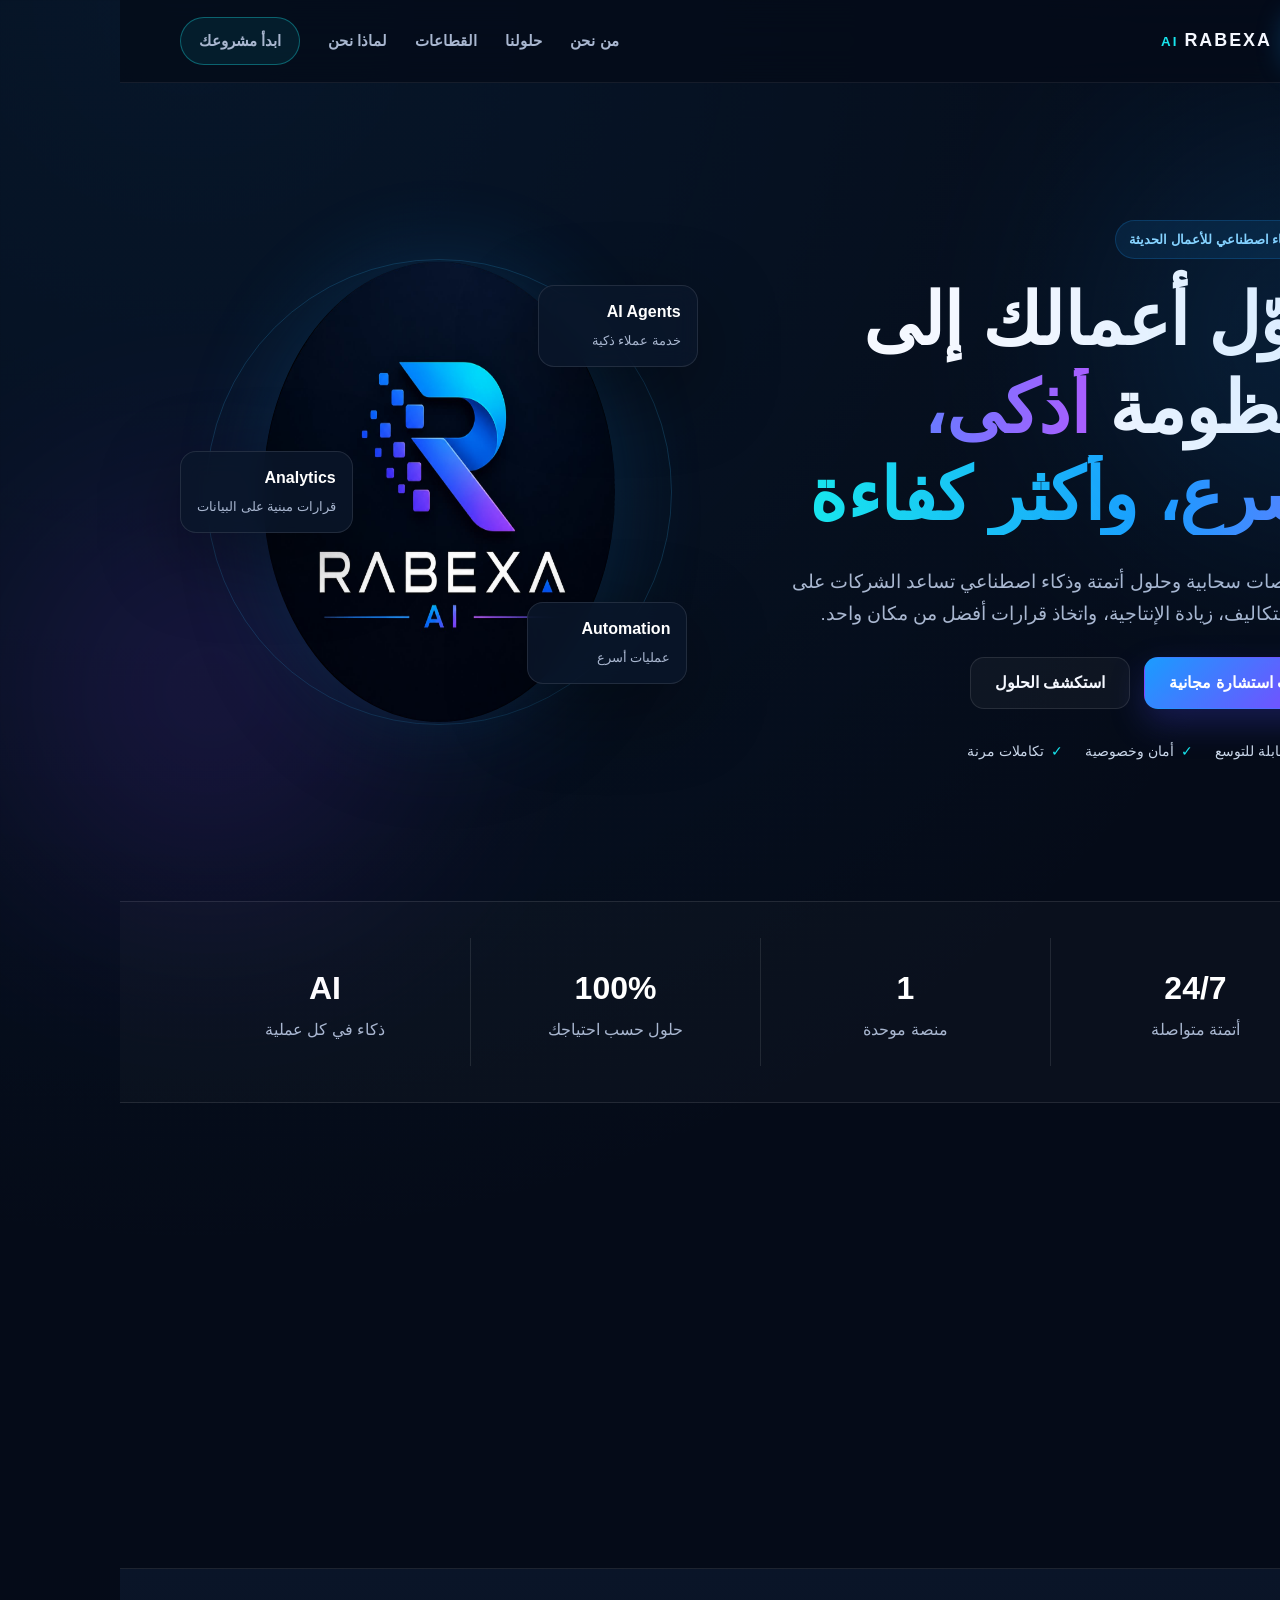
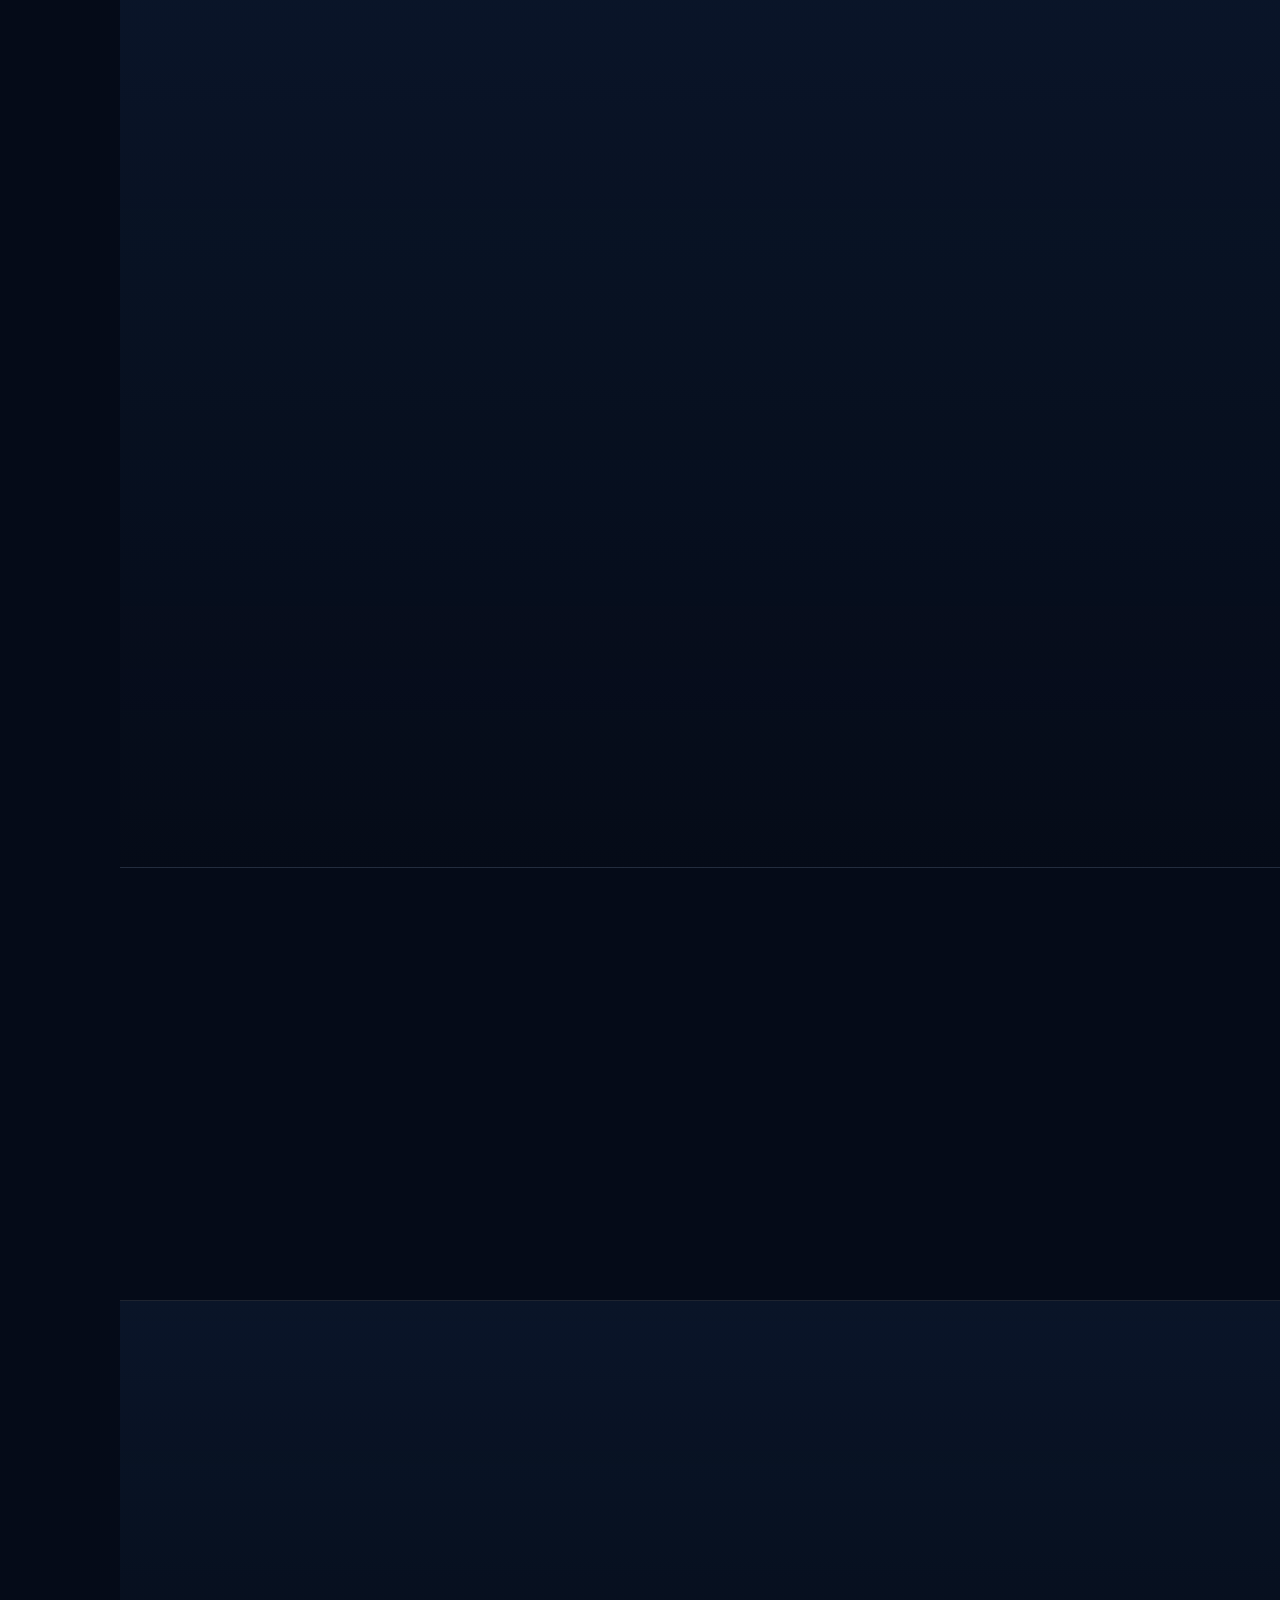
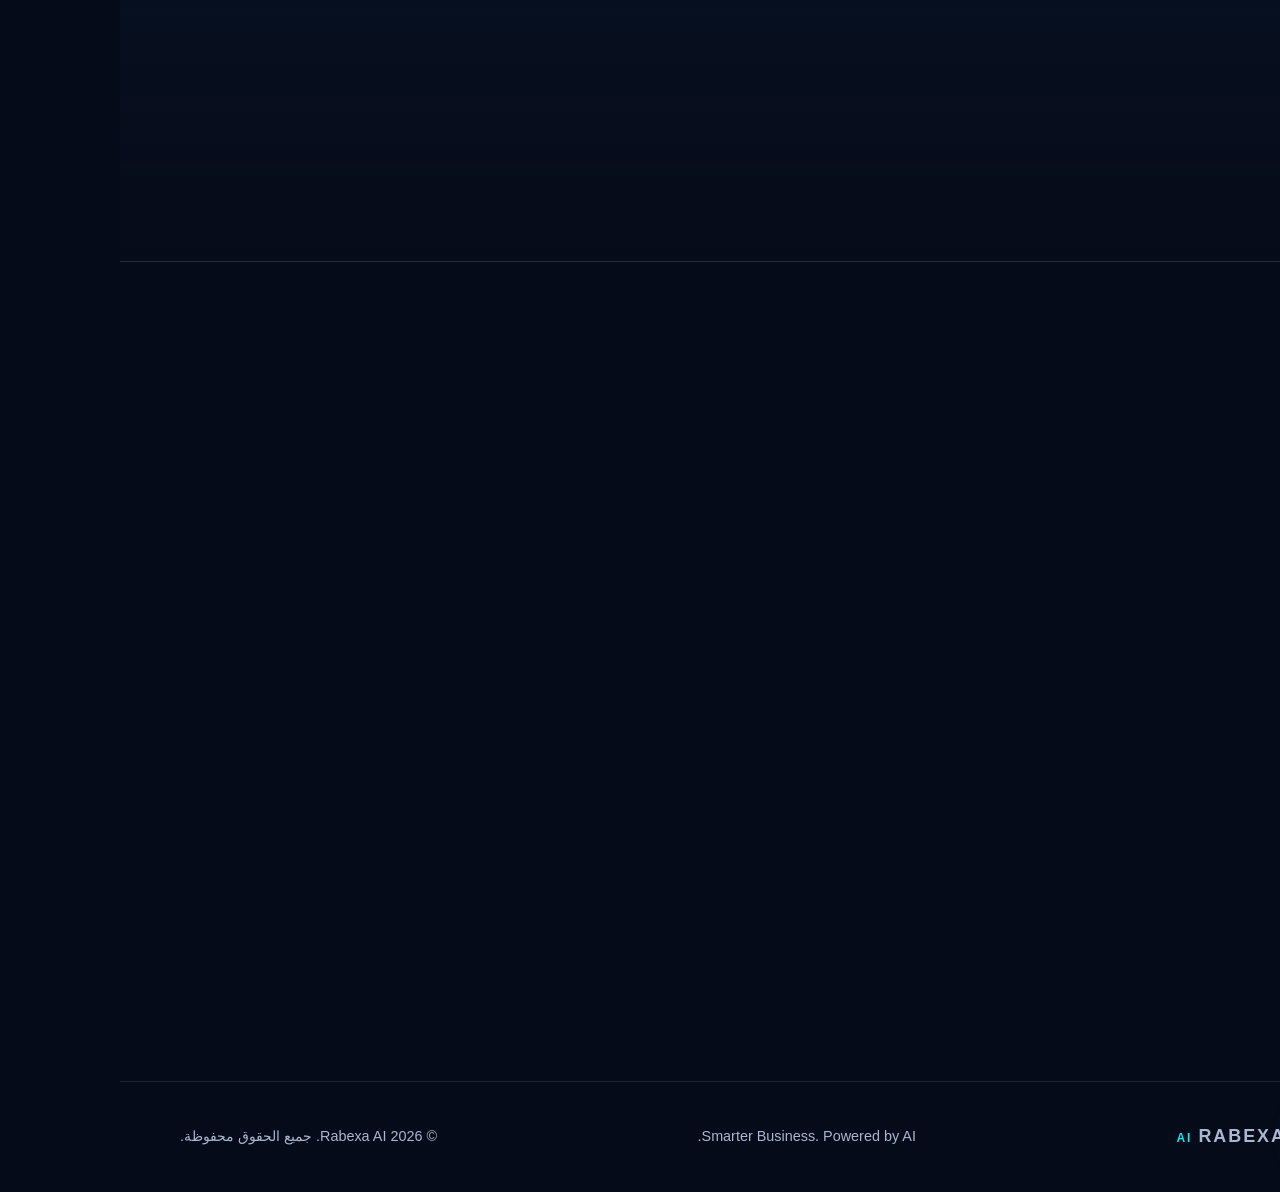
==== index.html @ 80b9c5dc "Initial commit: Rabexa AI website" ====
<!doctype html>
<html lang="ar" dir="rtl">
<head>
  <meta charset="utf-8">
  <meta name="viewport" content="width=device-width, initial-scale=1">
  <meta name="description" content="Rabexa AI تقدم حلول الذكاء الاصطناعي والأتمتة والبرمجيات السحابية للشركات.">
  <meta name="theme-color" content="#071225">
  <meta name="referrer" content="strict-origin-when-cross-origin">
  <meta http-equiv="Content-Security-Policy" content="default-src 'self'; img-src 'self' data:; style-src 'self'; script-src 'self'; font-src 'self'; connect-src 'self'; base-uri 'self'; form-action 'self'; frame-ancestors 'none'; object-src 'none'; upgrade-insecure-requests">
  <title>Rabexa AI | Smarter Business. Powered by AI.</title>
  <link rel="icon" href="assets/rabexa-logo.jpeg" type="image/jpeg">
  <link rel="stylesheet" href="styles.css">
  <script src="script.js" defer></script>
</head>
<body>
  <a class="skip-link" href="#main">انتقل إلى المحتوى</a>

  <header class="site-header" id="top">
    <div class="container nav-wrap">
      <a class="brand" href="#top" aria-label="Rabexa AI الصفحة الرئيسية">
        <img src="assets/rabexa-logo.jpeg" alt="شعار Rabexa AI" width="56" height="56">
        <span><strong>RABEXA</strong><small>AI</small></span>
      </a>

      <button class="menu-toggle" type="button" aria-expanded="false" aria-controls="primary-nav" aria-label="فتح القائمة">
        <span></span><span></span><span></span>
      </button>

      <nav id="primary-nav" class="nav" aria-label="التنقل الرئيسي">
        <a href="#about">من نحن</a>
        <a href="#services">حلولنا</a>
        <a href="#industries">القطاعات</a>
        <a href="#why-us">لماذا نحن</a>
        <a class="nav-cta" href="#contact">ابدأ مشروعك</a>
      </nav>
    </div>
  </header>

  <main id="main">
    <section class="hero section">
      <div class="hero-glow hero-glow-one"></div>
      <div class="hero-glow hero-glow-two"></div>
      <div class="container hero-grid">
        <div class="hero-content reveal">
          <span class="eyebrow">حلول ذكاء اصطناعي للأعمال الحديثة</span>
          <h1>حوّل أعمالك إلى منظومة <span>أذكى، أسرع، وأكثر كفاءة</span></h1>
          <p>نبني منصات سحابية وحلول أتمتة وذكاء اصطناعي تساعد الشركات على خفض التكاليف، زيادة الإنتاجية، واتخاذ قرارات أفضل من مكان واحد.</p>
          <div class="hero-actions">
            <a class="btn btn-primary" href="#contact">اطلب استشارة مجانية</a>
            <a class="btn btn-secondary" href="#services">استكشف الحلول</a>
          </div>
          <div class="trust-row" aria-label="مزايا Rabexa AI">
            <span>حلول قابلة للتوسع</span>
            <span>أمان وخصوصية</span>
            <span>تكاملات مرنة</span>
          </div>
        </div>

        <div class="hero-visual reveal" aria-label="منصة Rabexa AI الذكية">
          <div class="logo-orbit">
            <div class="orbit orbit-one"></div>
            <div class="orbit orbit-two"></div>
            <img src="assets/rabexa-logo.jpeg" alt="Rabexa AI" width="460" height="460">
            <div class="floating-card card-one"><strong>AI Agents</strong><span>خدمة عملاء ذكية</span></div>
            <div class="floating-card card-two"><strong>Automation</strong><span>عمليات أسرع</span></div>
            <div class="floating-card card-three"><strong>Analytics</strong><span>قرارات مبنية على البيانات</span></div>
          </div>
        </div>
      </div>
    </section>

    <section class="stats section-sm" aria-label="إحصاءات توضيحية">
      <div class="container stats-grid">
        <article><strong>24/7</strong><span>أتمتة متواصلة</span></article>
        <article><strong>1</strong><span>منصة موحدة</span></article>
        <article><strong>100%</strong><span>حلول حسب احتياجك</span></article>
        <article><strong>AI</strong><span>ذكاء في كل عملية</span></article>
      </div>
    </section>

    <section class="section" id="about">
      <div class="container two-col">
        <div class="section-heading reveal">
          <span class="eyebrow">من نحن</span>
          <h2>شريكك في التحول الرقمي المدعوم بالذكاء الاصطناعي</h2>
        </div>
        <div class="prose reveal">
          <p>Rabexa AI شركة متخصصة في تطوير حلول الذكاء الاصطناعي والبرمجيات السحابية. نساعد الشركات على تحويل العمليات التقليدية إلى تجارب رقمية مترابطة، سهلة الاستخدام، وقابلة للتوسع.</p>
          <p>هدفنا هو تمكين فرق العمل من إدارة الموظفين، المشاريع، العملاء، الفواتير، والتقارير بكفاءة أعلى، مع دمج الأتمتة والمساعدين الأذكياء في صميم العمل اليومي.</p>
        </div>
      </div>
    </section>

    <section class="section surface" id="services">
      <div class="container">
        <div class="section-heading centered reveal">
          <span class="eyebrow">حلولنا</span>
          <h2>منصة متكاملة لإدارة أعمالك بذكاء</h2>
          <p>حلول مرنة يمكن اعتمادها بشكل مستقل أو دمجها في منظومة موحدة.</p>
        </div>
        <div class="cards-grid">
          <article class="service-card reveal"><span class="icon">01</span><h3>الموارد البشرية</h3><p>إدارة الموظفين، الإجازات، الحضور والانصراف، ساعات العمل، والجداول.</p></article>
          <article class="service-card reveal"><span class="icon">02</span><h3>المشاريع والمواقع</h3><p>متابعة المشاريع والفرق الميدانية والمهام ونسب الإنجاز لحظيًا.</p></article>
          <article class="service-card reveal"><span class="icon">03</span><h3>إدارة العملاء CRM</h3><p>تنظيم العملاء المحتملين، المبيعات، العقود، المتابعة، وخدمة ما بعد البيع.</p></article>
          <article class="service-card reveal"><span class="icon">04</span><h3>الفواتير والتقارير</h3><p>فواتير رقمية، مؤشرات أداء، تقارير متقدمة، ولوحات تحكم تفاعلية.</p></article>
          <article class="service-card reveal"><span class="icon">05</span><h3>WhatsApp للأعمال</h3><p>ربط WhatsApp بالأنظمة الداخلية لتسريع التواصل والردود والإشعارات.</p></article>
          <article class="service-card reveal"><span class="icon">06</span><h3>AI Agents</h3><p>مساعدون أذكياء لخدمة العملاء، إدارة الطلبات، وتنفيذ المهام المتكررة.</p></article>
        </div>
      </div>
    </section>

    <section class="section" id="industries">
      <div class="container">
        <div class="section-heading reveal">
          <span class="eyebrow">القطاعات</span>
          <h2>حلول مصممة لواقع أعمالك</h2>
        </div>
        <div class="industry-list reveal">
          <span>البناء والمقاولات</span><span>الموارد البشرية</span><span>الخدمات</span><span>الصناعة</span><span>التجارة والتجزئة</span><span>الشركات الصغيرة والمتوسطة</span>
        </div>
      </div>
    </section>

    <section class="section surface" id="why-us">
      <div class="container feature-grid">
        <div class="section-heading reveal">
          <span class="eyebrow">لماذا Rabexa AI؟</span>
          <h2>تقنية قوية دون تعقيد</h2>
          <p>نركز على بناء حلول عملية، واضحة، وآمنة تحقق أثرًا ملموسًا في التشغيل.</p>
        </div>
        <div class="features reveal">
          <article><h3>منصة واحدة</h3><p>إدارة عملياتك وبياناتك من واجهة موحدة بدل الأدوات المتفرقة.</p></article>
          <article><h3>قابلية التوسع</h3><p>بنية مرنة تنمو مع شركتك وتتكامل مع أنظمتك الحالية.</p></article>
          <article><h3>الأمان أولًا</h3><p>تصميم يعتمد أقل صلاحيات ممكنة، تشفير الاتصال، وضوابط وصول واضحة.</p></article>
          <article><h3>تطوير مخصص</h3><p>نحوّل احتياجاتك الفعلية إلى منتج يناسب إجراءات عملك.</p></article>
        </div>
      </div>
    </section>

    <section class="section contact" id="contact">
      <div class="container contact-card reveal">
        <div>
          <span class="eyebrow">لنبدأ</span>
          <h2>جاهز لبناء نظام أذكى لأعمالك؟</h2>
          <p>أرسل لنا تفاصيل المشروع وسنتواصل معك لمناقشة الحل الأنسب.</p>
        </div>
        <form id="contact-form" class="contact-form" novalidate>
          <div class="field-row">
            <label>الاسم الكامل<input name="name" type="text" autocomplete="name" minlength="2" maxlength="80" required></label>
            <label>البريد الإلكتروني<input name="email" type="email" autocomplete="email" maxlength="120" required></label>
          </div>
          <label>اسم الشركة<input name="company" type="text" autocomplete="organization" maxlength="120"></label>
          <label>كيف يمكننا مساعدتك؟<textarea name="message" rows="5" minlength="10" maxlength="1500" required></textarea></label>
          <div class="form-footer">
            <button class="btn btn-primary" type="submit">إرسال الطلب</button>
            <p id="form-status" role="status" aria-live="polite"></p>
          </div>
          <p class="form-note">هذا النموذج التجريبي لا يرسل البيانات إلى خادم. اربطه لاحقًا بخدمة آمنة أو API خاص بك.</p>
        </form>
      </div>
    </section>
  </main>

  <footer class="site-footer">
    <div class="container footer-grid">
      <div class="brand footer-brand"><img src="assets/rabexa-logo.jpeg" alt="" width="48" height="48"><span><strong>RABEXA</strong><small>AI</small></span></div>
      <p>Smarter Business. Powered by AI.</p>
      <p>© <span id="year"></span> Rabexa AI. جميع الحقوق محفوظة.</p>
    </div>
  </footer>
</body>
</html>
---- styles.css ----
:root{--bg:#050b18;--bg-2:#081326;--surface:#0b172c;--surface-2:#101f39;--text:#f5f8ff;--muted:#a9b7d0;--line:rgba(255,255,255,.1);--blue:#1a9cff;--cyan:#18e5ed;--violet:#8b3dff;--shadow:0 24px 80px rgba(0,0,0,.38);--radius:24px}
*{box-sizing:border-box}html{scroll-behavior:smooth}body{margin:0;background:radial-gradient(circle at 15% 0%,rgba(26,156,255,.08),transparent 28%),var(--bg);color:var(--text);font-family:Tahoma,Arial,sans-serif;line-height:1.75;overflow-x:hidden}img{max-width:100%;display:block}a{color:inherit;text-decoration:none}button,input,textarea{font:inherit}.container{width:min(1160px,calc(100% - 40px));margin-inline:auto}.section{padding:110px 0}.section-sm{padding:36px 0}.surface{background:linear-gradient(180deg,rgba(11,23,44,.82),rgba(5,11,24,.65));border-block:1px solid var(--line)}.skip-link{position:absolute;right:16px;top:-60px;background:#fff;color:#000;padding:10px 16px;z-index:999;border-radius:8px}.skip-link:focus{top:12px}.site-header{position:sticky;top:0;z-index:100;background:rgba(5,11,24,.76);backdrop-filter:blur(18px);border-bottom:1px solid rgba(255,255,255,.07)}.nav-wrap{height:82px;display:flex;align-items:center;justify-content:space-between}.brand{display:flex;align-items:center;gap:12px}.brand img{border-radius:15px;box-shadow:0 0 28px rgba(26,156,255,.25)}.brand span{display:flex;align-items:baseline;gap:6px;letter-spacing:2px}.brand strong{font-size:1.12rem}.brand small{color:var(--cyan);font-weight:800}.nav{display:flex;align-items:center;gap:28px}.nav a{color:var(--muted);font-weight:700;font-size:.95rem;transition:.25s}.nav a:hover,.nav a:focus-visible{color:#fff}.nav-cta{padding:10px 18px;border:1px solid rgba(24,229,237,.35);border-radius:999px;background:rgba(24,229,237,.08)}.menu-toggle{display:none;background:none;border:0;padding:8px}.menu-toggle span{display:block;width:26px;height:2px;background:#fff;margin:5px;border-radius:2px}.hero{position:relative;min-height:calc(100vh - 82px);display:flex;align-items:center}.hero-grid{display:grid;grid-template-columns:1.05fr .95fr;gap:70px;align-items:center}.eyebrow{display:inline-flex;padding:7px 13px;border-radius:999px;background:rgba(26,156,255,.1);border:1px solid rgba(26,156,255,.2);color:#8ed7ff;font-weight:800;font-size:.84rem;margin-bottom:18px}.hero h1,.section-heading h2{margin:0;line-height:1.22;letter-spacing:-.6px}.hero h1{font-size:clamp(2.6rem,5.6vw,5.4rem);max-width:760px}.hero h1 span{background:linear-gradient(90deg,var(--cyan),var(--blue),#b05cff);-webkit-background-clip:text;background-clip:text;color:transparent}.hero-content>p{color:var(--muted);font-size:1.16rem;max-width:690px;margin:26px 0}.hero-actions{display:flex;gap:14px;flex-wrap:wrap}.btn{display:inline-flex;align-items:center;justify-content:center;min-height:52px;padding:0 24px;border-radius:14px;border:1px solid transparent;font-weight:800;cursor:pointer;transition:.25s}.btn-primary{background:linear-gradient(135deg,var(--blue),var(--violet));color:#fff;box-shadow:0 14px 34px rgba(75,74,255,.25)}.btn-primary:hover{transform:translateY(-2px);filter:brightness(1.08)}.btn-secondary{border-color:var(--line);background:rgba(255,255,255,.04)}.btn-secondary:hover{background:rgba(255,255,255,.08)}.trust-row{display:flex;gap:22px;flex-wrap:wrap;margin-top:30px;color:#c9d6e9;font-size:.9rem}.trust-row span::before{content:'✓';color:var(--cyan);margin-left:7px}.hero-visual{position:relative}.logo-orbit{position:relative;aspect-ratio:1;display:grid;place-items:center}.logo-orbit>img{width:68%;border-radius:50%;box-shadow:0 0 90px rgba(26,156,255,.2),var(--shadow);z-index:2}.orbit{position:absolute;border:1px solid rgba(62,190,255,.19);border-radius:50%;inset:5%;animation:spin 24s linear infinite}.orbit-two{inset:16%;border-style:dashed;animation-direction:reverse;animation-duration:17s}.floating-card{position:absolute;z-index:3;background:rgba(10,22,42,.82);backdrop-filter:blur(12px);border:1px solid var(--line);border-radius:16px;padding:12px 16px;box-shadow:var(--shadow);min-width:160px}.floating-card strong{display:block;color:#fff}.floating-card span{font-size:.8rem;color:var(--muted)}.card-one{top:10%;right:0}.card-two{bottom:13%;right:2%}.card-three{left:0;top:42%}.hero-glow{position:absolute;width:420px;height:420px;border-radius:50%;filter:blur(110px);opacity:.13;pointer-events:none}.hero-glow-one{background:var(--blue);top:5%;right:-120px}.hero-glow-two{background:var(--violet);bottom:0;left:-120px}@keyframes spin{to{transform:rotate(360deg)}}.stats{border-block:1px solid var(--line);background:rgba(255,255,255,.02)}.stats-grid{display:grid;grid-template-columns:repeat(4,1fr)}.stats article{text-align:center;padding:22px;border-left:1px solid var(--line)}.stats article:last-child{border-left:0}.stats strong{display:block;font-size:2rem;color:#fff}.stats span{color:var(--muted)}.two-col,.feature-grid{display:grid;grid-template-columns:.9fr 1.1fr;gap:80px;align-items:start}.section-heading h2{font-size:clamp(2rem,4vw,3.7rem)}.section-heading>p,.prose p{color:var(--muted);font-size:1.06rem}.centered{text-align:center;max-width:760px;margin:0 auto 50px}.cards-grid{display:grid;grid-template-columns:repeat(3,1fr);gap:20px}.service-card{padding:28px;background:linear-gradient(180deg,rgba(16,31,57,.9),rgba(9,20,38,.9));border:1px solid var(--line);border-radius:var(--radius);transition:.3s}.service-card:hover{transform:translateY(-6px);border-color:rgba(26,156,255,.35);box-shadow:0 25px 60px rgba(0,0,0,.28)}.service-card .icon{display:grid;place-items:center;width:44px;height:44px;border-radius:13px;background:linear-gradient(135deg,rgba(26,156,255,.18),rgba(139,61,255,.18));color:#8ed7ff;font-weight:900}.service-card h3{margin:20px 0 8px;font-size:1.25rem}.service-card p{margin:0;color:var(--muted)}.industry-list{display:flex;flex-wrap:wrap;gap:14px;margin-top:34px}.industry-list span{padding:14px 20px;border-radius:999px;border:1px solid var(--line);background:rgba(255,255,255,.03);color:#dbe7f7}.features{display:grid;grid-template-columns:1fr 1fr;gap:18px}.features article{padding:24px;border:1px solid var(--line);border-radius:18px;background:rgba(255,255,255,.025)}.features h3{margin:0 0 8px}.features p{margin:0;color:var(--muted)}.contact-card{display:grid;grid-template-columns:.8fr 1.2fr;gap:60px;padding:48px;border-radius:32px;border:1px solid rgba(51,180,255,.25);background:radial-gradient(circle at 0 0,rgba(26,156,255,.16),transparent 35%),linear-gradient(135deg,#0b1830,#0b1325);box-shadow:var(--shadow)}.contact-card h2{font-size:clamp(2rem,4vw,3.4rem);margin:0}.contact-card>div p{color:var(--muted)}.contact-form{display:grid;gap:16px}.field-row{display:grid;grid-template-columns:1fr 1fr;gap:16px}.contact-form label{display:grid;gap:7px;color:#dce7f8;font-weight:700;font-size:.92rem}.contact-form input,.contact-form textarea{width:100%;border:1px solid var(--line);background:rgba(3,9,20,.65);color:#fff;border-radius:12px;padding:13px 14px;outline:none}.contact-form input:focus,.contact-form textarea:focus{border-color:var(--blue);box-shadow:0 0 0 3px rgba(26,156,255,.12)}.contact-form textarea{resize:vertical}.form-footer{display:flex;align-items:center;gap:16px}.form-footer p{margin:0;color:#8ff0c0}.form-note{font-size:.8rem;color:#8191aa;margin:0}.site-footer{padding:28px 0;border-top:1px solid var(--line)}.footer-grid{display:flex;align-items:center;justify-content:space-between;gap:20px;color:var(--muted);font-size:.9rem}.footer-brand img{width:42px;height:42px}.reveal{opacity:0;transform:translateY(24px);transition:opacity .7s ease,transform .7s ease}.reveal.visible{opacity:1;transform:none}
@media (prefers-reduced-motion:reduce){html{scroll-behavior:auto}.orbit{animation:none}.reveal{opacity:1;transform:none;transition:none}.btn,.service-card{transition:none}}
@media (max-width:920px){.menu-toggle{display:block}.nav{position:absolute;top:82px;right:20px;left:20px;display:none;flex-direction:column;align-items:stretch;background:#091426;border:1px solid var(--line);padding:18px;border-radius:18px;box-shadow:var(--shadow)}.nav.open{display:flex}.hero-grid,.two-col,.feature-grid,.contact-card{grid-template-columns:1fr}.hero{padding-top:70px}.hero-content{text-align:center}.hero-content>p{margin-inline:auto}.hero-actions,.trust-row{justify-content:center}.hero-visual{max-width:620px;margin:auto}.cards-grid{grid-template-columns:1fr 1fr}.contact-card{gap:30px}.footer-grid{flex-direction:column;text-align:center}.stats-grid{grid-template-columns:1fr 1fr}.stats article:nth-child(2){border-left:0}.stats article{border-bottom:1px solid var(--line)}}
@media (max-width:620px){.container{width:min(100% - 28px,1160px)}.section{padding:78px 0}.hero h1{font-size:2.7rem}.cards-grid,.features,.field-row{grid-template-columns:1fr}.floating-card{position:relative;margin:10px auto;inset:auto!important;width:max-content}.logo-orbit{display:flex;flex-direction:column;aspect-ratio:auto}.logo-orbit>img{width:82%;margin-bottom:15px}.orbit{display:none}.contact-card{padding:28px 20px}.stats strong{font-size:1.5rem}}
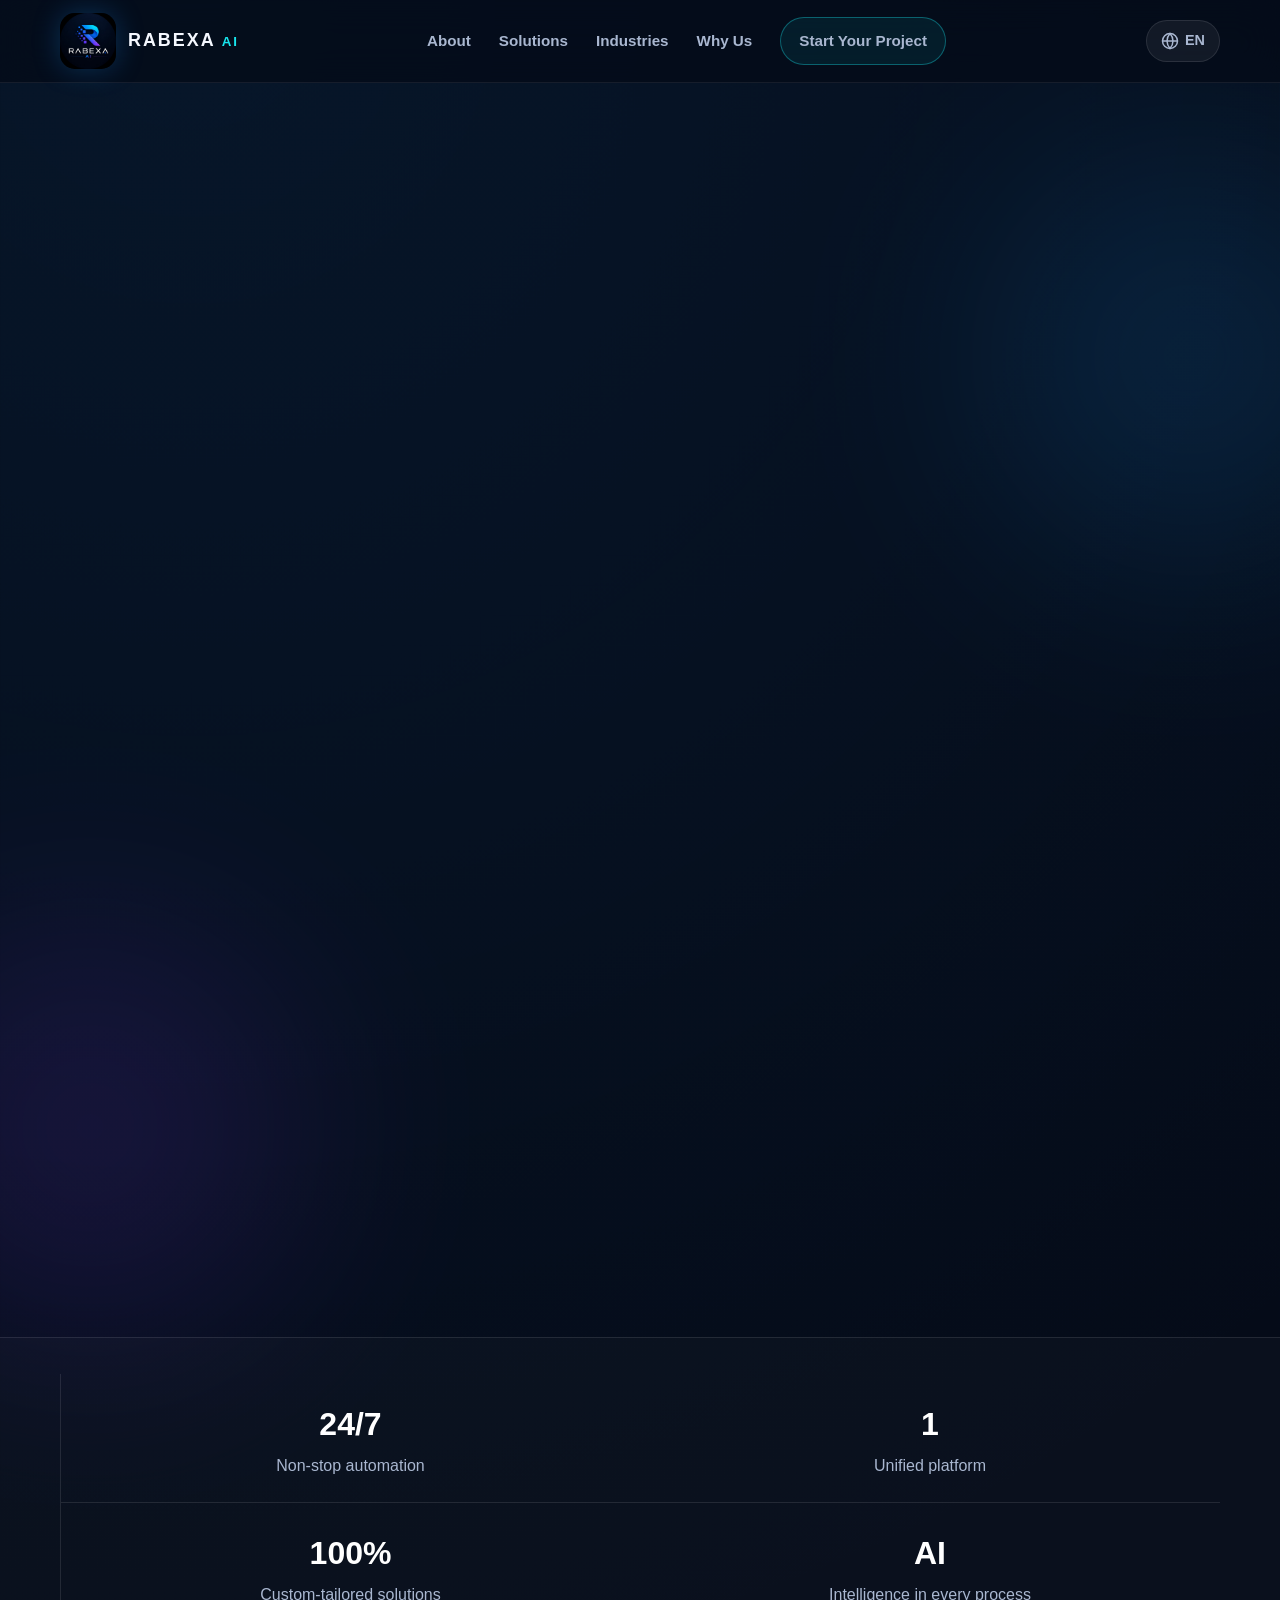
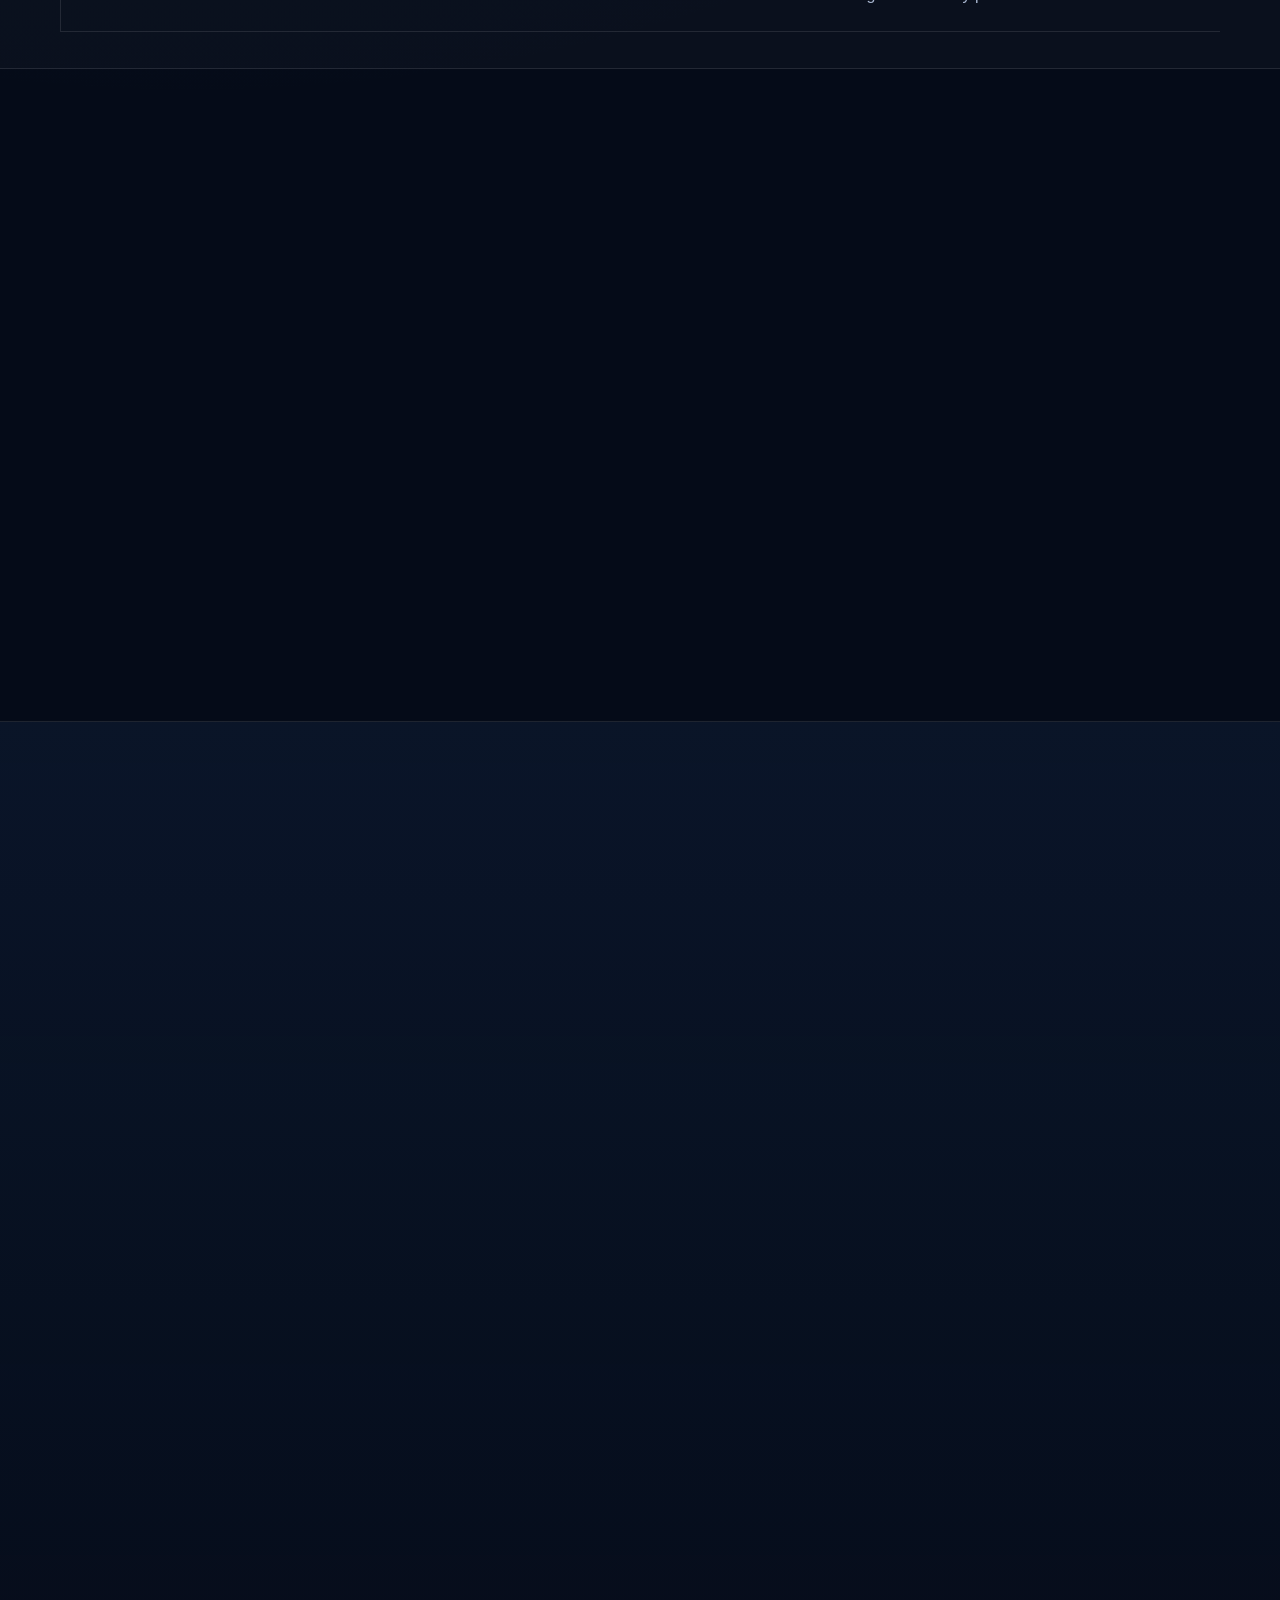
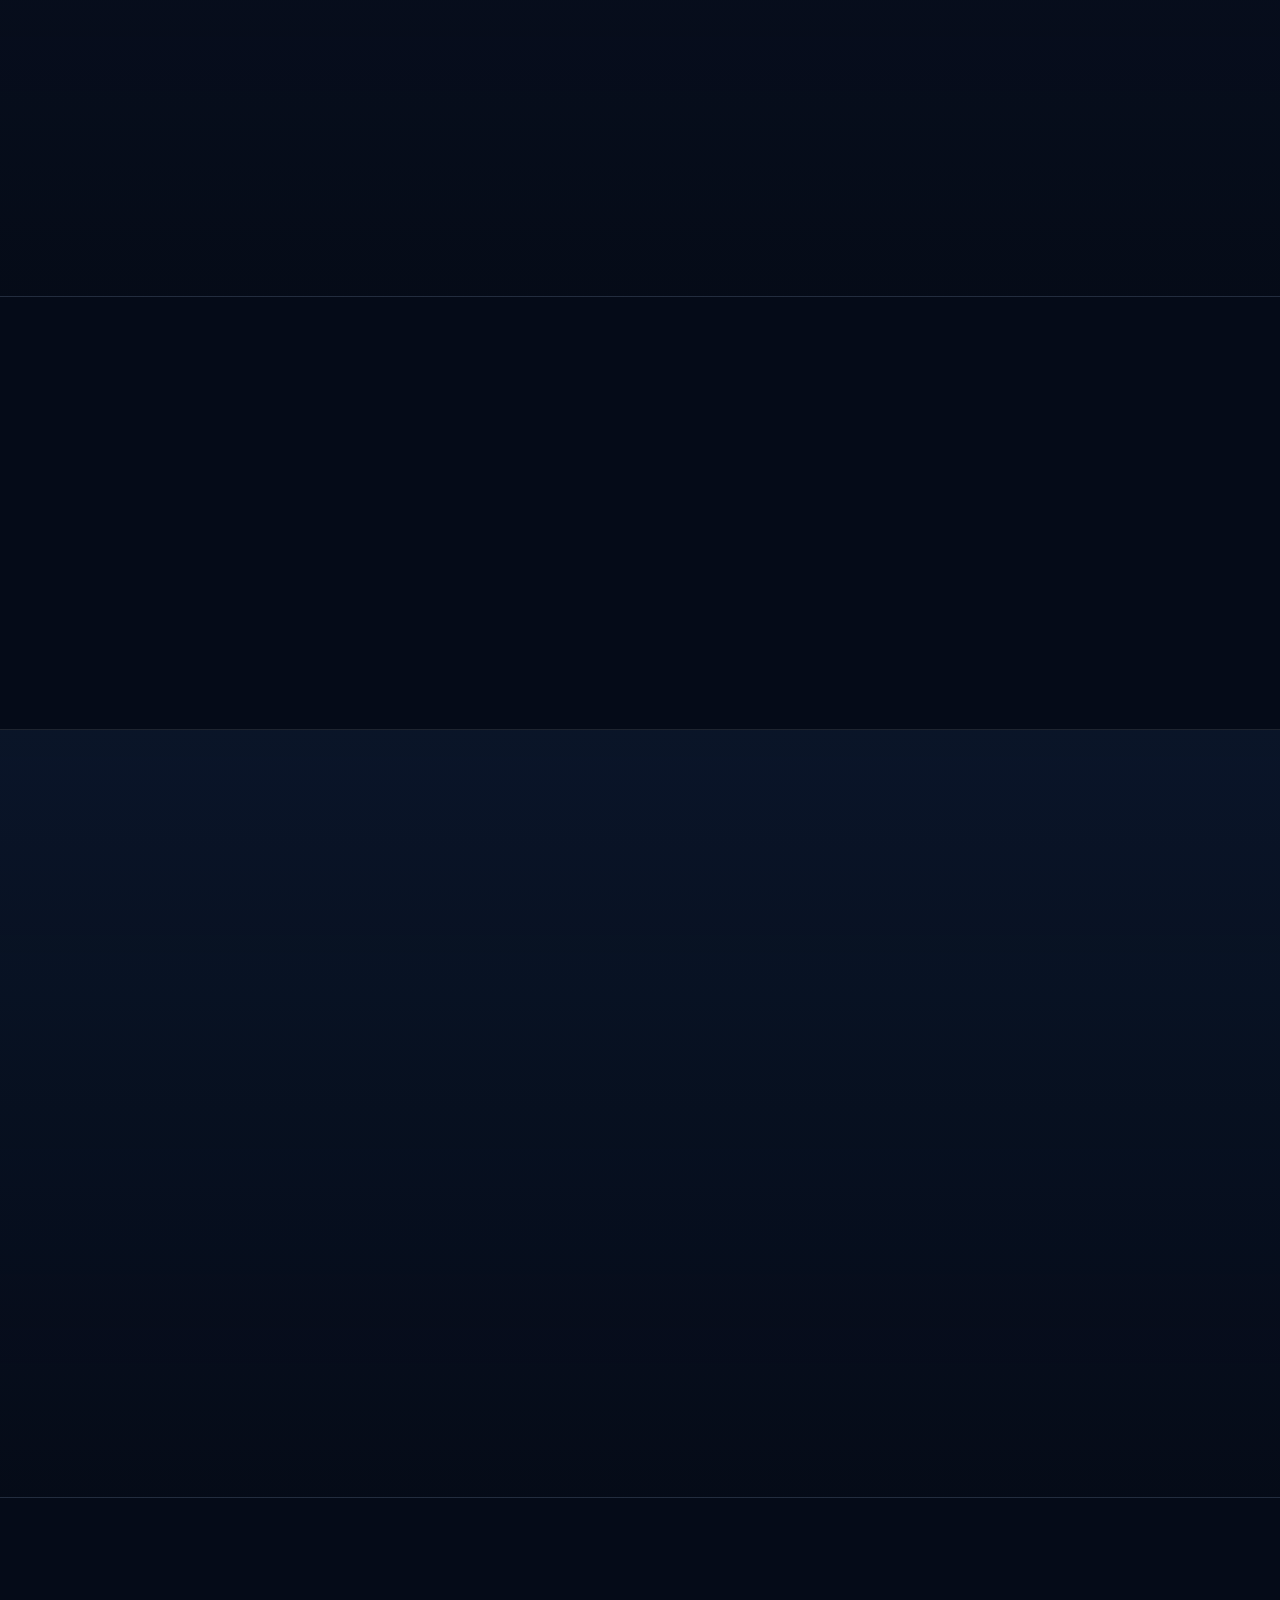
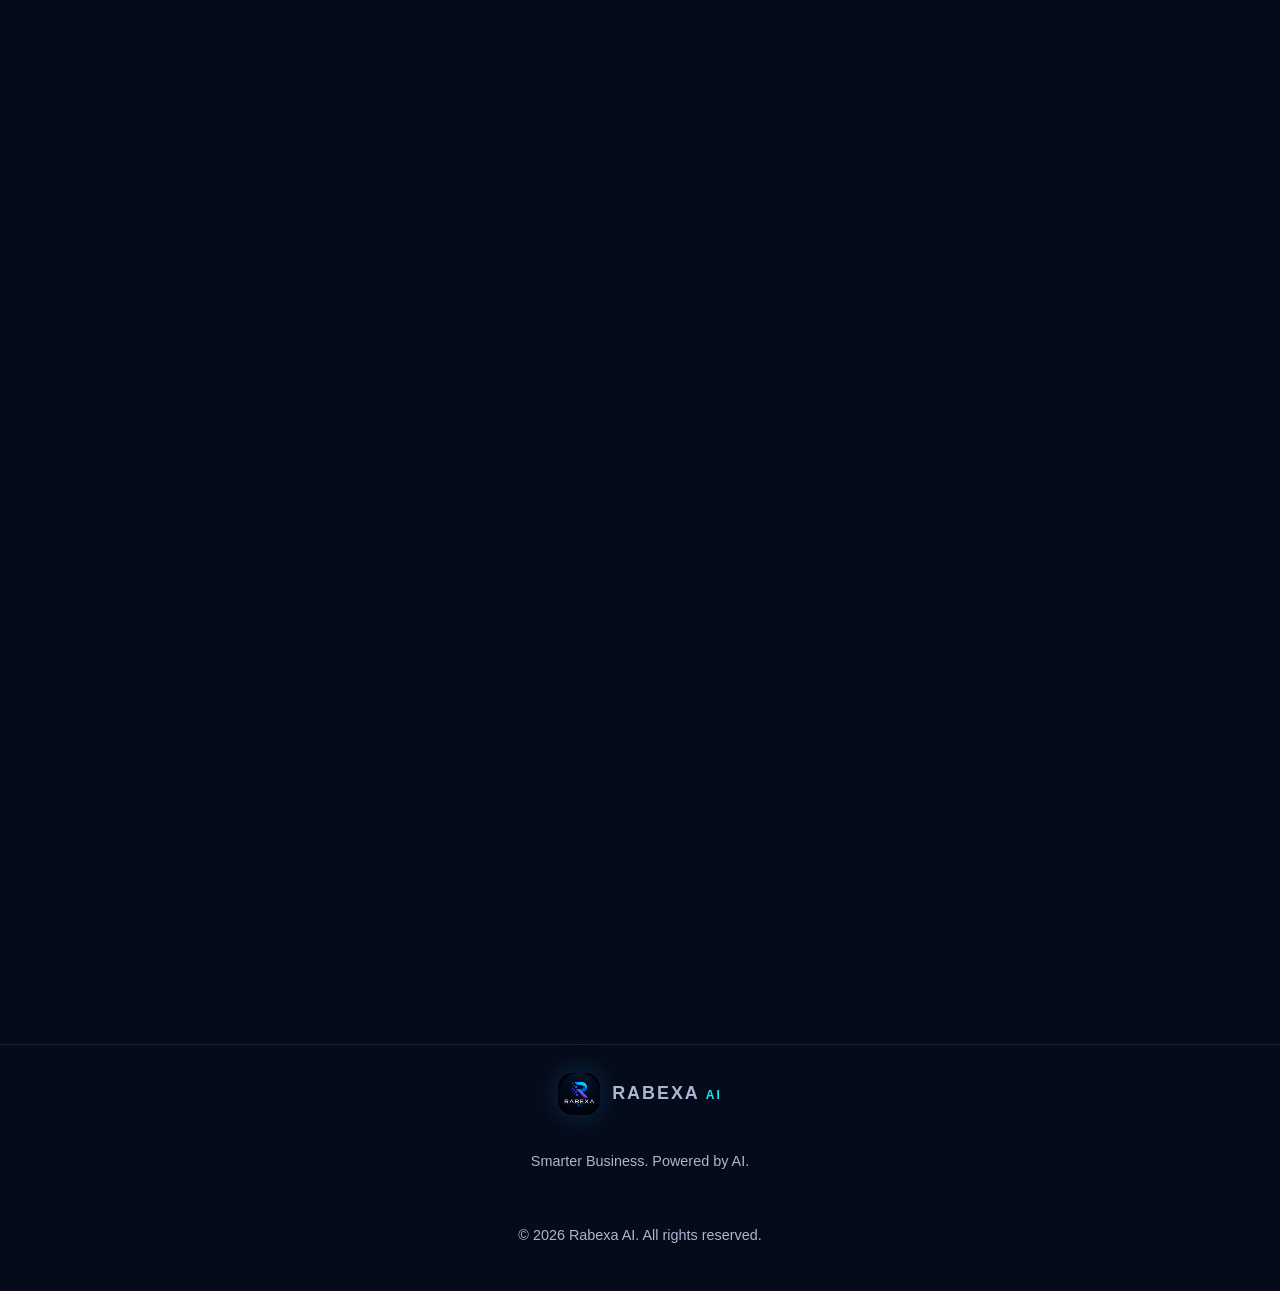
==== commit 27bbcb72: "Add multilingual support: English (default), Arabic, Hebrew, Russian with language switcher" ====
--- a/index.html
+++ b/index.html
@@ -1,9 +1,9 @@
 <!doctype html>
-<html lang="ar" dir="rtl">
+<html lang="en" dir="ltr">
 <head>
   <meta charset="utf-8">
   <meta name="viewport" content="width=device-width, initial-scale=1">
-  <meta name="description" content="Rabexa AI تقدم حلول الذكاء الاصطناعي والأتمتة والبرمجيات السحابية للشركات.">
+  <meta name="description" content="Rabexa AI delivers AI, automation, and cloud software solutions for modern businesses.">
   <meta name="theme-color" content="#071225">
   <meta name="referrer" content="strict-origin-when-cross-origin">
   <meta http-equiv="Content-Security-Policy" content="default-src 'self'; img-src 'self' data:; style-src 'self'; script-src 'self'; font-src 'self'; connect-src 'self'; base-uri 'self'; form-action 'self'; frame-ancestors 'none'; object-src 'none'; upgrade-insecure-requests">
@@ -13,26 +13,39 @@
   <script src="script.js" defer></script>
 </head>
 <body>
-  <a class="skip-link" href="#main">انتقل إلى المحتوى</a>
+  <a class="skip-link" href="#main">Skip to content</a>
 
   <header class="site-header" id="top">
     <div class="container nav-wrap">
-      <a class="brand" href="#top" aria-label="Rabexa AI الصفحة الرئيسية">
-        <img src="assets/rabexa-logo.jpeg" alt="شعار Rabexa AI" width="56" height="56">
+      <a class="brand" href="index.html" aria-label="Rabexa AI Homepage">
+        <img src="assets/rabexa-logo.jpeg" alt="Rabexa AI Logo" width="56" height="56">
         <span><strong>RABEXA</strong><small>AI</small></span>
       </a>
 
-      <button class="menu-toggle" type="button" aria-expanded="false" aria-controls="primary-nav" aria-label="فتح القائمة">
+      <button class="menu-toggle" type="button" aria-expanded="false" aria-controls="primary-nav" aria-label="Open menu">
         <span></span><span></span><span></span>
       </button>
 
-      <nav id="primary-nav" class="nav" aria-label="التنقل الرئيسي">
-        <a href="#about">من نحن</a>
-        <a href="#services">حلولنا</a>
-        <a href="#industries">القطاعات</a>
-        <a href="#why-us">لماذا نحن</a>
-        <a class="nav-cta" href="#contact">ابدأ مشروعك</a>
+      <nav id="primary-nav" class="nav" aria-label="Main navigation">
+        <a href="#about">About</a>
+        <a href="#services">Solutions</a>
+        <a href="#industries">Industries</a>
+        <a href="#why-us">Why Us</a>
+        <a class="nav-cta" href="#contact">Start Your Project</a>
       </nav>
+
+      <div class="lang-switcher">
+        <button class="lang-btn" aria-label="Change language" aria-expanded="false">
+          <svg width="18" height="18" viewBox="0 0 24 24" fill="none" stroke="currentColor" stroke-width="2"><circle cx="12" cy="12" r="10"/><path d="M2 12h20M12 2a15.3 15.3 0 0 1 4 10 15.3 15.3 0 0 1-4 10 15.3 15.3 0 0 1-4-10A15.3 15.3 0 0 1 12 2z"/></svg>
+          <span>EN</span>
+        </button>
+        <div class="lang-dropdown">
+          <a href="index.html" class="active">English</a>
+          <a href="ar.html">العربية</a>
+          <a href="he.html">עברית</a>
+          <a href="ru.html">Русский</a>
+        </div>
+      </div>
     </div>
   </header>
 
@@ -42,51 +55,51 @@
       <div class="hero-glow hero-glow-two"></div>
       <div class="container hero-grid">
         <div class="hero-content reveal">
-          <span class="eyebrow">حلول ذكاء اصطناعي للأعمال الحديثة</span>
-          <h1>حوّل أعمالك إلى منظومة <span>أذكى، أسرع، وأكثر كفاءة</span></h1>
-          <p>نبني منصات سحابية وحلول أتمتة وذكاء اصطناعي تساعد الشركات على خفض التكاليف، زيادة الإنتاجية، واتخاذ قرارات أفضل من مكان واحد.</p>
+          <span class="eyebrow">AI Solutions for Modern Business</span>
+          <h1>Make your business <span>smarter, faster, and more efficient</span></h1>
+          <p>We build cloud platforms, automation, and AI solutions that help companies reduce costs, boost productivity, and make better decisions — all from one place.</p>
           <div class="hero-actions">
-            <a class="btn btn-primary" href="#contact">اطلب استشارة مجانية</a>
-            <a class="btn btn-secondary" href="#services">استكشف الحلول</a>
+            <a class="btn btn-primary" href="#contact">Book a Free Consultation</a>
+            <a class="btn btn-secondary" href="#services">Explore Solutions</a>
           </div>
-          <div class="trust-row" aria-label="مزايا Rabexa AI">
-            <span>حلول قابلة للتوسع</span>
-            <span>أمان وخصوصية</span>
-            <span>تكاملات مرنة</span>
+          <div class="trust-row" aria-label="Rabexa AI advantages">
+            <span>Scalable Solutions</span>
+            <span>Security & Privacy</span>
+            <span>Flexible Integrations</span>
           </div>
         </div>
 
-        <div class="hero-visual reveal" aria-label="منصة Rabexa AI الذكية">
+        <div class="hero-visual reveal" aria-label="Rabexa AI Smart Platform">
           <div class="logo-orbit">
             <div class="orbit orbit-one"></div>
             <div class="orbit orbit-two"></div>
             <img src="assets/rabexa-logo.jpeg" alt="Rabexa AI" width="460" height="460">
-            <div class="floating-card card-one"><strong>AI Agents</strong><span>خدمة عملاء ذكية</span></div>
-            <div class="floating-card card-two"><strong>Automation</strong><span>عمليات أسرع</span></div>
-            <div class="floating-card card-three"><strong>Analytics</strong><span>قرارات مبنية على البيانات</span></div>
+            <div class="floating-card card-one"><strong>AI Agents</strong><span>Smart customer service</span></div>
+            <div class="floating-card card-two"><strong>Automation</strong><span>Faster operations</span></div>
+            <div class="floating-card card-three"><strong>Analytics</strong><span>Data-driven decisions</span></div>
           </div>
         </div>
       </div>
     </section>
 
-    <section class="stats section-sm" aria-label="إحصاءات توضيحية">
+    <section class="stats section-sm" aria-label="Key statistics">
       <div class="container stats-grid">
-        <article><strong>24/7</strong><span>أتمتة متواصلة</span></article>
-        <article><strong>1</strong><span>منصة موحدة</span></article>
-        <article><strong>100%</strong><span>حلول حسب احتياجك</span></article>
-        <article><strong>AI</strong><span>ذكاء في كل عملية</span></article>
+        <article><strong>24/7</strong><span>Non-stop automation</span></article>
+        <article><strong>1</strong><span>Unified platform</span></article>
+        <article><strong>100%</strong><span>Custom-tailored solutions</span></article>
+        <article><strong>AI</strong><span>Intelligence in every process</span></article>
       </div>
     </section>
 
     <section class="section" id="about">
       <div class="container two-col">
         <div class="section-heading reveal">
-          <span class="eyebrow">من نحن</span>
-          <h2>شريكك في التحول الرقمي المدعوم بالذكاء الاصطناعي</h2>
+          <span class="eyebrow">About Us</span>
+          <h2>Your partner in AI-powered digital transformation</h2>
         </div>
         <div class="prose reveal">
-          <p>Rabexa AI شركة متخصصة في تطوير حلول الذكاء الاصطناعي والبرمجيات السحابية. نساعد الشركات على تحويل العمليات التقليدية إلى تجارب رقمية مترابطة، سهلة الاستخدام، وقابلة للتوسع.</p>
-          <p>هدفنا هو تمكين فرق العمل من إدارة الموظفين، المشاريع، العملاء، الفواتير، والتقارير بكفاءة أعلى، مع دمج الأتمتة والمساعدين الأذكياء في صميم العمل اليومي.</p>
+          <p>Rabexa AI specializes in developing AI and cloud software solutions. We help companies transform traditional operations into connected digital experiences that are easy to use and scalable.</p>
+          <p>Our goal is to empower teams to manage employees, projects, clients, invoicing, and reports more efficiently — with automation and smart assistants embedded into daily workflows.</p>
         </div>
       </div>
     </section>
@@ -94,17 +107,17 @@
     <section class="section surface" id="services">
       <div class="container">
         <div class="section-heading centered reveal">
-          <span class="eyebrow">حلولنا</span>
-          <h2>منصة متكاملة لإدارة أعمالك بذكاء</h2>
-          <p>حلول مرنة يمكن اعتمادها بشكل مستقل أو دمجها في منظومة موحدة.</p>
+          <span class="eyebrow">Our Solutions</span>
+          <h2>An integrated platform to run your business smarter</h2>
+          <p>Flexible solutions that can be adopted independently or combined into a unified system.</p>
         </div>
         <div class="cards-grid">
-          <article class="service-card reveal"><span class="icon">01</span><h3>الموارد البشرية</h3><p>إدارة الموظفين، الإجازات، الحضور والانصراف، ساعات العمل، والجداول.</p></article>
-          <article class="service-card reveal"><span class="icon">02</span><h3>المشاريع والمواقع</h3><p>متابعة المشاريع والفرق الميدانية والمهام ونسب الإنجاز لحظيًا.</p></article>
-          <article class="service-card reveal"><span class="icon">03</span><h3>إدارة العملاء CRM</h3><p>تنظيم العملاء المحتملين، المبيعات، العقود، المتابعة، وخدمة ما بعد البيع.</p></article>
-          <article class="service-card reveal"><span class="icon">04</span><h3>الفواتير والتقارير</h3><p>فواتير رقمية، مؤشرات أداء، تقارير متقدمة، ولوحات تحكم تفاعلية.</p></article>
-          <article class="service-card reveal"><span class="icon">05</span><h3>WhatsApp للأعمال</h3><p>ربط WhatsApp بالأنظمة الداخلية لتسريع التواصل والردود والإشعارات.</p></article>
-          <article class="service-card reveal"><span class="icon">06</span><h3>AI Agents</h3><p>مساعدون أذكياء لخدمة العملاء، إدارة الطلبات، وتنفيذ المهام المتكررة.</p></article>
+          <article class="service-card reveal"><span class="icon">01</span><h3>Human Resources</h3><p>Employee management, leave, attendance, working hours, and schedules.</p></article>
+          <article class="service-card reveal"><span class="icon">02</span><h3>Projects & Sites</h3><p>Track projects, field teams, tasks, and progress in real time.</p></article>
+          <article class="service-card reveal"><span class="icon">03</span><h3>CRM</h3><p>Organize leads, sales, contracts, follow-ups, and post-sale support.</p></article>
+          <article class="service-card reveal"><span class="icon">04</span><h3>Invoicing & Reports</h3><p>Digital invoices, KPIs, advanced reports, and interactive dashboards.</p></article>
+          <article class="service-card reveal"><span class="icon">05</span><h3>WhatsApp for Business</h3><p>Connect WhatsApp to internal systems for faster communication and notifications.</p></article>
+          <article class="service-card reveal"><span class="icon">06</span><h3>AI Agents</h3><p>Smart assistants for customer service, order management, and repetitive tasks.</p></article>
         </div>
       </div>
     </section>
@@ -112,11 +125,11 @@
     <section class="section" id="industries">
       <div class="container">
         <div class="section-heading reveal">
-          <span class="eyebrow">القطاعات</span>
-          <h2>حلول مصممة لواقع أعمالك</h2>
+          <span class="eyebrow">Industries</span>
+          <h2>Solutions built for your reality</h2>
         </div>
         <div class="industry-list reveal">
-          <span>البناء والمقاولات</span><span>الموارد البشرية</span><span>الخدمات</span><span>الصناعة</span><span>التجارة والتجزئة</span><span>الشركات الصغيرة والمتوسطة</span>
+          <span>Construction & Contracting</span><span>Human Resources</span><span>Services</span><span>Manufacturing</span><span>Retail & Trade</span><span>SMBs</span>
         </div>
       </div>
     </section>
@@ -124,15 +137,15 @@
     <section class="section surface" id="why-us">
       <div class="container feature-grid">
         <div class="section-heading reveal">
-          <span class="eyebrow">لماذا Rabexa AI؟</span>
-          <h2>تقنية قوية دون تعقيد</h2>
-          <p>نركز على بناء حلول عملية، واضحة، وآمنة تحقق أثرًا ملموسًا في التشغيل.</p>
+          <span class="eyebrow">Why Rabexa AI?</span>
+          <h2>Powerful technology, zero complexity</h2>
+          <p>We focus on building practical, clear, and secure solutions that deliver measurable operational impact.</p>
         </div>
         <div class="features reveal">
-          <article><h3>منصة واحدة</h3><p>إدارة عملياتك وبياناتك من واجهة موحدة بدل الأدوات المتفرقة.</p></article>
-          <article><h3>قابلية التوسع</h3><p>بنية مرنة تنمو مع شركتك وتتكامل مع أنظمتك الحالية.</p></article>
-          <article><h3>الأمان أولًا</h3><p>تصميم يعتمد أقل صلاحيات ممكنة، تشفير الاتصال، وضوابط وصول واضحة.</p></article>
-          <article><h3>تطوير مخصص</h3><p>نحوّل احتياجاتك الفعلية إلى منتج يناسب إجراءات عملك.</p></article>
+          <article><h3>One Platform</h3><p>Manage your operations and data from a single interface — no more scattered tools.</p></article>
+          <article><h3>Scalability</h3><p>A flexible foundation that grows with your company and integrates with your existing systems.</p></article>
+          <article><h3>Security First</h3><p>Least-privilege design, encrypted connections, and clear access controls.</p></article>
+          <article><h3>Custom Development</h3><p>We turn your actual needs into a product that fits your workflows.</p></article>
         </div>
       </div>
     </section>
@@ -140,22 +153,22 @@
     <section class="section contact" id="contact">
       <div class="container contact-card reveal">
         <div>
-          <span class="eyebrow">لنبدأ</span>
-          <h2>جاهز لبناء نظام أذكى لأعمالك؟</h2>
-          <p>أرسل لنا تفاصيل المشروع وسنتواصل معك لمناقشة الحل الأنسب.</p>
+          <span class="eyebrow">Let's Start</span>
+          <h2>Ready to build a smarter system for your business?</h2>
+          <p>Send us the project details and we'll get in touch to discuss the best solution.</p>
         </div>
         <form id="contact-form" class="contact-form" novalidate>
           <div class="field-row">
-            <label>الاسم الكامل<input name="name" type="text" autocomplete="name" minlength="2" maxlength="80" required></label>
-            <label>البريد الإلكتروني<input name="email" type="email" autocomplete="email" maxlength="120" required></label>
+            <label>Full Name<input name="name" type="text" autocomplete="name" minlength="2" maxlength="80" required></label>
+            <label>Email Address<input name="email" type="email" autocomplete="email" maxlength="120" required></label>
           </div>
-          <label>اسم الشركة<input name="company" type="text" autocomplete="organization" maxlength="120"></label>
-          <label>كيف يمكننا مساعدتك؟<textarea name="message" rows="5" minlength="10" maxlength="1500" required></textarea></label>
+          <label>Company Name<input name="company" type="text" autocomplete="organization" maxlength="120"></label>
+          <label>How can we help you?<textarea name="message" rows="5" minlength="10" maxlength="1500" required></textarea></label>
           <div class="form-footer">
-            <button class="btn btn-primary" type="submit">إرسال الطلب</button>
+            <button class="btn btn-primary" type="submit">Submit Request</button>
             <p id="form-status" role="status" aria-live="polite"></p>
           </div>
-          <p class="form-note">هذا النموذج التجريبي لا يرسل البيانات إلى خادم. اربطه لاحقًا بخدمة آمنة أو API خاص بك.</p>
+          <p class="form-note">This is a demo form and does not send data to a server. Connect it to a secure service or API later.</p>
         </form>
       </div>
     </section>
@@ -165,7 +178,7 @@
     <div class="container footer-grid">
       <div class="brand footer-brand"><img src="assets/rabexa-logo.jpeg" alt="" width="48" height="48"><span><strong>RABEXA</strong><small>AI</small></span></div>
       <p>Smarter Business. Powered by AI.</p>
-      <p>© <span id="year"></span> Rabexa AI. جميع الحقوق محفوظة.</p>
+      <p>&copy; <span id="year"></span> Rabexa AI. All rights reserved.</p>
     </div>
   </footer>
 </body>
--- a/styles.css
+++ b/styles.css
@@ -1,5 +1,5 @@
 :root{--bg:#050b18;--bg-2:#081326;--surface:#0b172c;--surface-2:#101f39;--text:#f5f8ff;--muted:#a9b7d0;--line:rgba(255,255,255,.1);--blue:#1a9cff;--cyan:#18e5ed;--violet:#8b3dff;--shadow:0 24px 80px rgba(0,0,0,.38);--radius:24px}
-*{box-sizing:border-box}html{scroll-behavior:smooth}body{margin:0;background:radial-gradient(circle at 15% 0%,rgba(26,156,255,.08),transparent 28%),var(--bg);color:var(--text);font-family:Tahoma,Arial,sans-serif;line-height:1.75;overflow-x:hidden}img{max-width:100%;display:block}a{color:inherit;text-decoration:none}button,input,textarea{font:inherit}.container{width:min(1160px,calc(100% - 40px));margin-inline:auto}.section{padding:110px 0}.section-sm{padding:36px 0}.surface{background:linear-gradient(180deg,rgba(11,23,44,.82),rgba(5,11,24,.65));border-block:1px solid var(--line)}.skip-link{position:absolute;right:16px;top:-60px;background:#fff;color:#000;padding:10px 16px;z-index:999;border-radius:8px}.skip-link:focus{top:12px}.site-header{position:sticky;top:0;z-index:100;background:rgba(5,11,24,.76);backdrop-filter:blur(18px);border-bottom:1px solid rgba(255,255,255,.07)}.nav-wrap{height:82px;display:flex;align-items:center;justify-content:space-between}.brand{display:flex;align-items:center;gap:12px}.brand img{border-radius:15px;box-shadow:0 0 28px rgba(26,156,255,.25)}.brand span{display:flex;align-items:baseline;gap:6px;letter-spacing:2px}.brand strong{font-size:1.12rem}.brand small{color:var(--cyan);font-weight:800}.nav{display:flex;align-items:center;gap:28px}.nav a{color:var(--muted);font-weight:700;font-size:.95rem;transition:.25s}.nav a:hover,.nav a:focus-visible{color:#fff}.nav-cta{padding:10px 18px;border:1px solid rgba(24,229,237,.35);border-radius:999px;background:rgba(24,229,237,.08)}.menu-toggle{display:none;background:none;border:0;padding:8px}.menu-toggle span{display:block;width:26px;height:2px;background:#fff;margin:5px;border-radius:2px}.hero{position:relative;min-height:calc(100vh - 82px);display:flex;align-items:center}.hero-grid{display:grid;grid-template-columns:1.05fr .95fr;gap:70px;align-items:center}.eyebrow{display:inline-flex;padding:7px 13px;border-radius:999px;background:rgba(26,156,255,.1);border:1px solid rgba(26,156,255,.2);color:#8ed7ff;font-weight:800;font-size:.84rem;margin-bottom:18px}.hero h1,.section-heading h2{margin:0;line-height:1.22;letter-spacing:-.6px}.hero h1{font-size:clamp(2.6rem,5.6vw,5.4rem);max-width:760px}.hero h1 span{background:linear-gradient(90deg,var(--cyan),var(--blue),#b05cff);-webkit-background-clip:text;background-clip:text;color:transparent}.hero-content>p{color:var(--muted);font-size:1.16rem;max-width:690px;margin:26px 0}.hero-actions{display:flex;gap:14px;flex-wrap:wrap}.btn{display:inline-flex;align-items:center;justify-content:center;min-height:52px;padding:0 24px;border-radius:14px;border:1px solid transparent;font-weight:800;cursor:pointer;transition:.25s}.btn-primary{background:linear-gradient(135deg,var(--blue),var(--violet));color:#fff;box-shadow:0 14px 34px rgba(75,74,255,.25)}.btn-primary:hover{transform:translateY(-2px);filter:brightness(1.08)}.btn-secondary{border-color:var(--line);background:rgba(255,255,255,.04)}.btn-secondary:hover{background:rgba(255,255,255,.08)}.trust-row{display:flex;gap:22px;flex-wrap:wrap;margin-top:30px;color:#c9d6e9;font-size:.9rem}.trust-row span::before{content:'✓';color:var(--cyan);margin-left:7px}.hero-visual{position:relative}.logo-orbit{position:relative;aspect-ratio:1;display:grid;place-items:center}.logo-orbit>img{width:68%;border-radius:50%;box-shadow:0 0 90px rgba(26,156,255,.2),var(--shadow);z-index:2}.orbit{position:absolute;border:1px solid rgba(62,190,255,.19);border-radius:50%;inset:5%;animation:spin 24s linear infinite}.orbit-two{inset:16%;border-style:dashed;animation-direction:reverse;animation-duration:17s}.floating-card{position:absolute;z-index:3;background:rgba(10,22,42,.82);backdrop-filter:blur(12px);border:1px solid var(--line);border-radius:16px;padding:12px 16px;box-shadow:var(--shadow);min-width:160px}.floating-card strong{display:block;color:#fff}.floating-card span{font-size:.8rem;color:var(--muted)}.card-one{top:10%;right:0}.card-two{bottom:13%;right:2%}.card-three{left:0;top:42%}.hero-glow{position:absolute;width:420px;height:420px;border-radius:50%;filter:blur(110px);opacity:.13;pointer-events:none}.hero-glow-one{background:var(--blue);top:5%;right:-120px}.hero-glow-two{background:var(--violet);bottom:0;left:-120px}@keyframes spin{to{transform:rotate(360deg)}}.stats{border-block:1px solid var(--line);background:rgba(255,255,255,.02)}.stats-grid{display:grid;grid-template-columns:repeat(4,1fr)}.stats article{text-align:center;padding:22px;border-left:1px solid var(--line)}.stats article:last-child{border-left:0}.stats strong{display:block;font-size:2rem;color:#fff}.stats span{color:var(--muted)}.two-col,.feature-grid{display:grid;grid-template-columns:.9fr 1.1fr;gap:80px;align-items:start}.section-heading h2{font-size:clamp(2rem,4vw,3.7rem)}.section-heading>p,.prose p{color:var(--muted);font-size:1.06rem}.centered{text-align:center;max-width:760px;margin:0 auto 50px}.cards-grid{display:grid;grid-template-columns:repeat(3,1fr);gap:20px}.service-card{padding:28px;background:linear-gradient(180deg,rgba(16,31,57,.9),rgba(9,20,38,.9));border:1px solid var(--line);border-radius:var(--radius);transition:.3s}.service-card:hover{transform:translateY(-6px);border-color:rgba(26,156,255,.35);box-shadow:0 25px 60px rgba(0,0,0,.28)}.service-card .icon{display:grid;place-items:center;width:44px;height:44px;border-radius:13px;background:linear-gradient(135deg,rgba(26,156,255,.18),rgba(139,61,255,.18));color:#8ed7ff;font-weight:900}.service-card h3{margin:20px 0 8px;font-size:1.25rem}.service-card p{margin:0;color:var(--muted)}.industry-list{display:flex;flex-wrap:wrap;gap:14px;margin-top:34px}.industry-list span{padding:14px 20px;border-radius:999px;border:1px solid var(--line);background:rgba(255,255,255,.03);color:#dbe7f7}.features{display:grid;grid-template-columns:1fr 1fr;gap:18px}.features article{padding:24px;border:1px solid var(--line);border-radius:18px;background:rgba(255,255,255,.025)}.features h3{margin:0 0 8px}.features p{margin:0;color:var(--muted)}.contact-card{display:grid;grid-template-columns:.8fr 1.2fr;gap:60px;padding:48px;border-radius:32px;border:1px solid rgba(51,180,255,.25);background:radial-gradient(circle at 0 0,rgba(26,156,255,.16),transparent 35%),linear-gradient(135deg,#0b1830,#0b1325);box-shadow:var(--shadow)}.contact-card h2{font-size:clamp(2rem,4vw,3.4rem);margin:0}.contact-card>div p{color:var(--muted)}.contact-form{display:grid;gap:16px}.field-row{display:grid;grid-template-columns:1fr 1fr;gap:16px}.contact-form label{display:grid;gap:7px;color:#dce7f8;font-weight:700;font-size:.92rem}.contact-form input,.contact-form textarea{width:100%;border:1px solid var(--line);background:rgba(3,9,20,.65);color:#fff;border-radius:12px;padding:13px 14px;outline:none}.contact-form input:focus,.contact-form textarea:focus{border-color:var(--blue);box-shadow:0 0 0 3px rgba(26,156,255,.12)}.contact-form textarea{resize:vertical}.form-footer{display:flex;align-items:center;gap:16px}.form-footer p{margin:0;color:#8ff0c0}.form-note{font-size:.8rem;color:#8191aa;margin:0}.site-footer{padding:28px 0;border-top:1px solid var(--line)}.footer-grid{display:flex;align-items:center;justify-content:space-between;gap:20px;color:var(--muted);font-size:.9rem}.footer-brand img{width:42px;height:42px}.reveal{opacity:0;transform:translateY(24px);transition:opacity .7s ease,transform .7s ease}.reveal.visible{opacity:1;transform:none}
+*{box-sizing:border-box}html{scroll-behavior:smooth}body{margin:0;background:radial-gradient(circle at 15% 0%,rgba(26,156,255,.08),transparent 28%),var(--bg);color:var(--text);font-family:Tahoma,Arial,sans-serif;line-height:1.75;overflow-x:hidden}img{max-width:100%;display:block}a{color:inherit;text-decoration:none}button,input,textarea{font:inherit}.container{width:min(1160px,calc(100% - 40px));margin-inline:auto}.section{padding:110px 0}.section-sm{padding:36px 0}.surface{background:linear-gradient(180deg,rgba(11,23,44,.82),rgba(5,11,24,.65));border-block:1px solid var(--line)}.skip-link{position:absolute;right:16px;top:-60px;background:#fff;color:#000;padding:10px 16px;z-index:999;border-radius:8px}.skip-link:focus{top:12px}.site-header{position:sticky;top:0;z-index:100;background:rgba(5,11,24,.76);backdrop-filter:blur(18px);border-bottom:1px solid rgba(255,255,255,.07)}.nav-wrap{height:82px;display:flex;align-items:center;justify-content:space-between}.brand{display:flex;align-items:center;gap:12px}.brand img{border-radius:15px;box-shadow:0 0 28px rgba(26,156,255,.25)}.brand span{display:flex;align-items:baseline;gap:6px;letter-spacing:2px}.brand strong{font-size:1.12rem}.brand small{color:var(--cyan);font-weight:800}.nav{display:flex;align-items:center;gap:28px}.nav a{color:var(--muted);font-weight:700;font-size:.95rem;transition:.25s}.nav a:hover,.nav a:focus-visible{color:#fff}.nav-cta{padding:10px 18px;border:1px solid rgba(24,229,237,.35);border-radius:999px;background:rgba(24,229,237,.08)}.menu-toggle{display:none;background:none;border:0;padding:8px}.menu-toggle span{display:block;width:26px;height:2px;background:#fff;margin:5px;border-radius:2px}.lang-switcher{position:relative;margin-inline-start:12px}.lang-btn{display:flex;align-items:center;gap:6px;background:rgba(255,255,255,.06);border:1px solid var(--line);border-radius:999px;padding:7px 14px;color:var(--muted);cursor:pointer;font-weight:700;font-size:.9rem;transition:.25s}.lang-btn:hover{color:#fff;border-color:rgba(255,255,255,.2)}.lang-btn svg{flex-shrink:0}.lang-dropdown{display:none;position:absolute;top:calc(100% + 8px);inset-inline-end:0;background:#0c1a30;border:1px solid var(--line);border-radius:14px;padding:6px;min-width:140px;box-shadow:var(--shadow);z-index:200}.lang-dropdown.open{display:flex;flex-direction:column}.lang-dropdown a{padding:9px 14px;border-radius:10px;color:var(--muted);font-weight:600;font-size:.9rem;transition:.2s;white-space:nowrap}.lang-dropdown a:hover,.lang-dropdown a.active{color:#fff;background:rgba(26,156,255,.12)}.hero{position:relative;min-height:calc(100vh - 82px);display:flex;align-items:center}.hero-grid{display:grid;grid-template-columns:1.05fr .95fr;gap:70px;align-items:center}.eyebrow{display:inline-flex;padding:7px 13px;border-radius:999px;background:rgba(26,156,255,.1);border:1px solid rgba(26,156,255,.2);color:#8ed7ff;font-weight:800;font-size:.84rem;margin-bottom:18px}.hero h1,.section-heading h2{margin:0;line-height:1.22;letter-spacing:-.6px}.hero h1{font-size:clamp(2.6rem,5.6vw,5.4rem);max-width:760px}.hero h1 span{background:linear-gradient(90deg,var(--cyan),var(--blue),#b05cff);-webkit-background-clip:text;background-clip:text;color:transparent}.hero-content>p{color:var(--muted);font-size:1.16rem;max-width:690px;margin:26px 0}.hero-actions{display:flex;gap:14px;flex-wrap:wrap}.btn{display:inline-flex;align-items:center;justify-content:center;min-height:52px;padding:0 24px;border-radius:14px;border:1px solid transparent;font-weight:800;cursor:pointer;transition:.25s}.btn-primary{background:linear-gradient(135deg,var(--blue),var(--violet));color:#fff;box-shadow:0 14px 34px rgba(75,74,255,.25)}.btn-primary:hover{transform:translateY(-2px);filter:brightness(1.08)}.btn-secondary{border-color:var(--line);background:rgba(255,255,255,.04)}.btn-secondary:hover{background:rgba(255,255,255,.08)}.trust-row{display:flex;gap:22px;flex-wrap:wrap;margin-top:30px;color:#c9d6e9;font-size:.9rem}.trust-row span::before{content:'✓';color:var(--cyan);margin-left:7px}.hero-visual{position:relative}.logo-orbit{position:relative;aspect-ratio:1;display:grid;place-items:center}.logo-orbit>img{width:68%;border-radius:50%;box-shadow:0 0 90px rgba(26,156,255,.2),var(--shadow);z-index:2}.orbit{position:absolute;border:1px solid rgba(62,190,255,.19);border-radius:50%;inset:5%;animation:spin 24s linear infinite}.orbit-two{inset:16%;border-style:dashed;animation-direction:reverse;animation-duration:17s}.floating-card{position:absolute;z-index:3;background:rgba(10,22,42,.82);backdrop-filter:blur(12px);border:1px solid var(--line);border-radius:16px;padding:12px 16px;box-shadow:var(--shadow);min-width:160px}.floating-card strong{display:block;color:#fff}.floating-card span{font-size:.8rem;color:var(--muted)}.card-one{top:10%;right:0}.card-two{bottom:13%;right:2%}.card-three{left:0;top:42%}.hero-glow{position:absolute;width:420px;height:420px;border-radius:50%;filter:blur(110px);opacity:.13;pointer-events:none}.hero-glow-one{background:var(--blue);top:5%;right:-120px}.hero-glow-two{background:var(--violet);bottom:0;left:-120px}@keyframes spin{to{transform:rotate(360deg)}}.stats{border-block:1px solid var(--line);background:rgba(255,255,255,.02)}.stats-grid{display:grid;grid-template-columns:repeat(4,1fr)}.stats article{text-align:center;padding:22px;border-left:1px solid var(--line)}.stats article:last-child{border-left:0}.stats strong{display:block;font-size:2rem;color:#fff}.stats span{color:var(--muted)}.two-col,.feature-grid{display:grid;grid-template-columns:.9fr 1.1fr;gap:80px;align-items:start}.section-heading h2{font-size:clamp(2rem,4vw,3.7rem)}.section-heading>p,.prose p{color:var(--muted);font-size:1.06rem}.centered{text-align:center;max-width:760px;margin:0 auto 50px}.cards-grid{display:grid;grid-template-columns:repeat(3,1fr);gap:20px}.service-card{padding:28px;background:linear-gradient(180deg,rgba(16,31,57,.9),rgba(9,20,38,.9));border:1px solid var(--line);border-radius:var(--radius);transition:.3s}.service-card:hover{transform:translateY(-6px);border-color:rgba(26,156,255,.35);box-shadow:0 25px 60px rgba(0,0,0,.28)}.service-card .icon{display:grid;place-items:center;width:44px;height:44px;border-radius:13px;background:linear-gradient(135deg,rgba(26,156,255,.18),rgba(139,61,255,.18));color:#8ed7ff;font-weight:900}.service-card h3{margin:20px 0 8px;font-size:1.25rem}.service-card p{margin:0;color:var(--muted)}.industry-list{display:flex;flex-wrap:wrap;gap:14px;margin-top:34px}.industry-list span{padding:14px 20px;border-radius:999px;border:1px solid var(--line);background:rgba(255,255,255,.03);color:#dbe7f7}.features{display:grid;grid-template-columns:1fr 1fr;gap:18px}.features article{padding:24px;border:1px solid var(--line);border-radius:18px;background:rgba(255,255,255,.025)}.features h3{margin:0 0 8px}.features p{margin:0;color:var(--muted)}.contact-card{display:grid;grid-template-columns:.8fr 1.2fr;gap:60px;padding:48px;border-radius:32px;border:1px solid rgba(51,180,255,.25);background:radial-gradient(circle at 0 0,rgba(26,156,255,.16),transparent 35%),linear-gradient(135deg,#0b1830,#0b1325);box-shadow:var(--shadow)}.contact-card h2{font-size:clamp(2rem,4vw,3.4rem);margin:0}.contact-card>div p{color:var(--muted)}.contact-form{display:grid;gap:16px}.field-row{display:grid;grid-template-columns:1fr 1fr;gap:16px}.contact-form label{display:grid;gap:7px;color:#dce7f8;font-weight:700;font-size:.92rem}.contact-form input,.contact-form textarea{width:100%;border:1px solid var(--line);background:rgba(3,9,20,.65);color:#fff;border-radius:12px;padding:13px 14px;outline:none}.contact-form input:focus,.contact-form textarea:focus{border-color:var(--blue);box-shadow:0 0 0 3px rgba(26,156,255,.12)}.contact-form textarea{resize:vertical}.form-footer{display:flex;align-items:center;gap:16px}.form-footer p{margin:0;color:#8ff0c0}.form-note{font-size:.8rem;color:#8191aa;margin:0}.site-footer{padding:28px 0;border-top:1px solid var(--line)}.footer-grid{display:flex;align-items:center;justify-content:space-between;gap:20px;color:var(--muted);font-size:.9rem}.footer-brand img{width:42px;height:42px}.reveal{opacity:0;transform:translateY(24px);transition:opacity .7s ease,transform .7s ease}.reveal.visible{opacity:1;transform:none}
 @media (prefers-reduced-motion:reduce){html{scroll-behavior:auto}.orbit{animation:none}.reveal{opacity:1;transform:none;transition:none}.btn,.service-card{transition:none}}
-@media (max-width:920px){.menu-toggle{display:block}.nav{position:absolute;top:82px;right:20px;left:20px;display:none;flex-direction:column;align-items:stretch;background:#091426;border:1px solid var(--line);padding:18px;border-radius:18px;box-shadow:var(--shadow)}.nav.open{display:flex}.hero-grid,.two-col,.feature-grid,.contact-card{grid-template-columns:1fr}.hero{padding-top:70px}.hero-content{text-align:center}.hero-content>p{margin-inline:auto}.hero-actions,.trust-row{justify-content:center}.hero-visual{max-width:620px;margin:auto}.cards-grid{grid-template-columns:1fr 1fr}.contact-card{gap:30px}.footer-grid{flex-direction:column;text-align:center}.stats-grid{grid-template-columns:1fr 1fr}.stats article:nth-child(2){border-left:0}.stats article{border-bottom:1px solid var(--line)}}
+@media (max-width:920px){.menu-toggle{display:block}.nav{position:absolute;top:82px;right:20px;left:20px;display:none;flex-direction:column;align-items:stretch;background:#091426;border:1px solid var(--line);padding:18px;border-radius:18px;box-shadow:var(--shadow)}.nav.open{display:flex}.lang-switcher{margin-inline-start:0}.lang-dropdown{position:static;box-shadow:none;border-radius:12px;margin-top:12px;background:#091426}}.hero-grid,.two-col,.feature-grid,.contact-card{grid-template-columns:1fr}.hero{padding-top:70px}.hero-content{text-align:center}.hero-content>p{margin-inline:auto}.hero-actions,.trust-row{justify-content:center}.hero-visual{max-width:620px;margin:auto}.cards-grid{grid-template-columns:1fr 1fr}.contact-card{gap:30px}.footer-grid{flex-direction:column;text-align:center}.stats-grid{grid-template-columns:1fr 1fr}.stats article:nth-child(2){border-left:0}.stats article{border-bottom:1px solid var(--line)}}
 @media (max-width:620px){.container{width:min(100% - 28px,1160px)}.section{padding:78px 0}.hero h1{font-size:2.7rem}.cards-grid,.features,.field-row{grid-template-columns:1fr}.floating-card{position:relative;margin:10px auto;inset:auto!important;width:max-content}.logo-orbit{display:flex;flex-direction:column;aspect-ratio:auto}.logo-orbit>img{width:82%;margin-bottom:15px}.orbit{display:none}.contact-card{padding:28px 20px}.stats strong{font-size:1.5rem}}
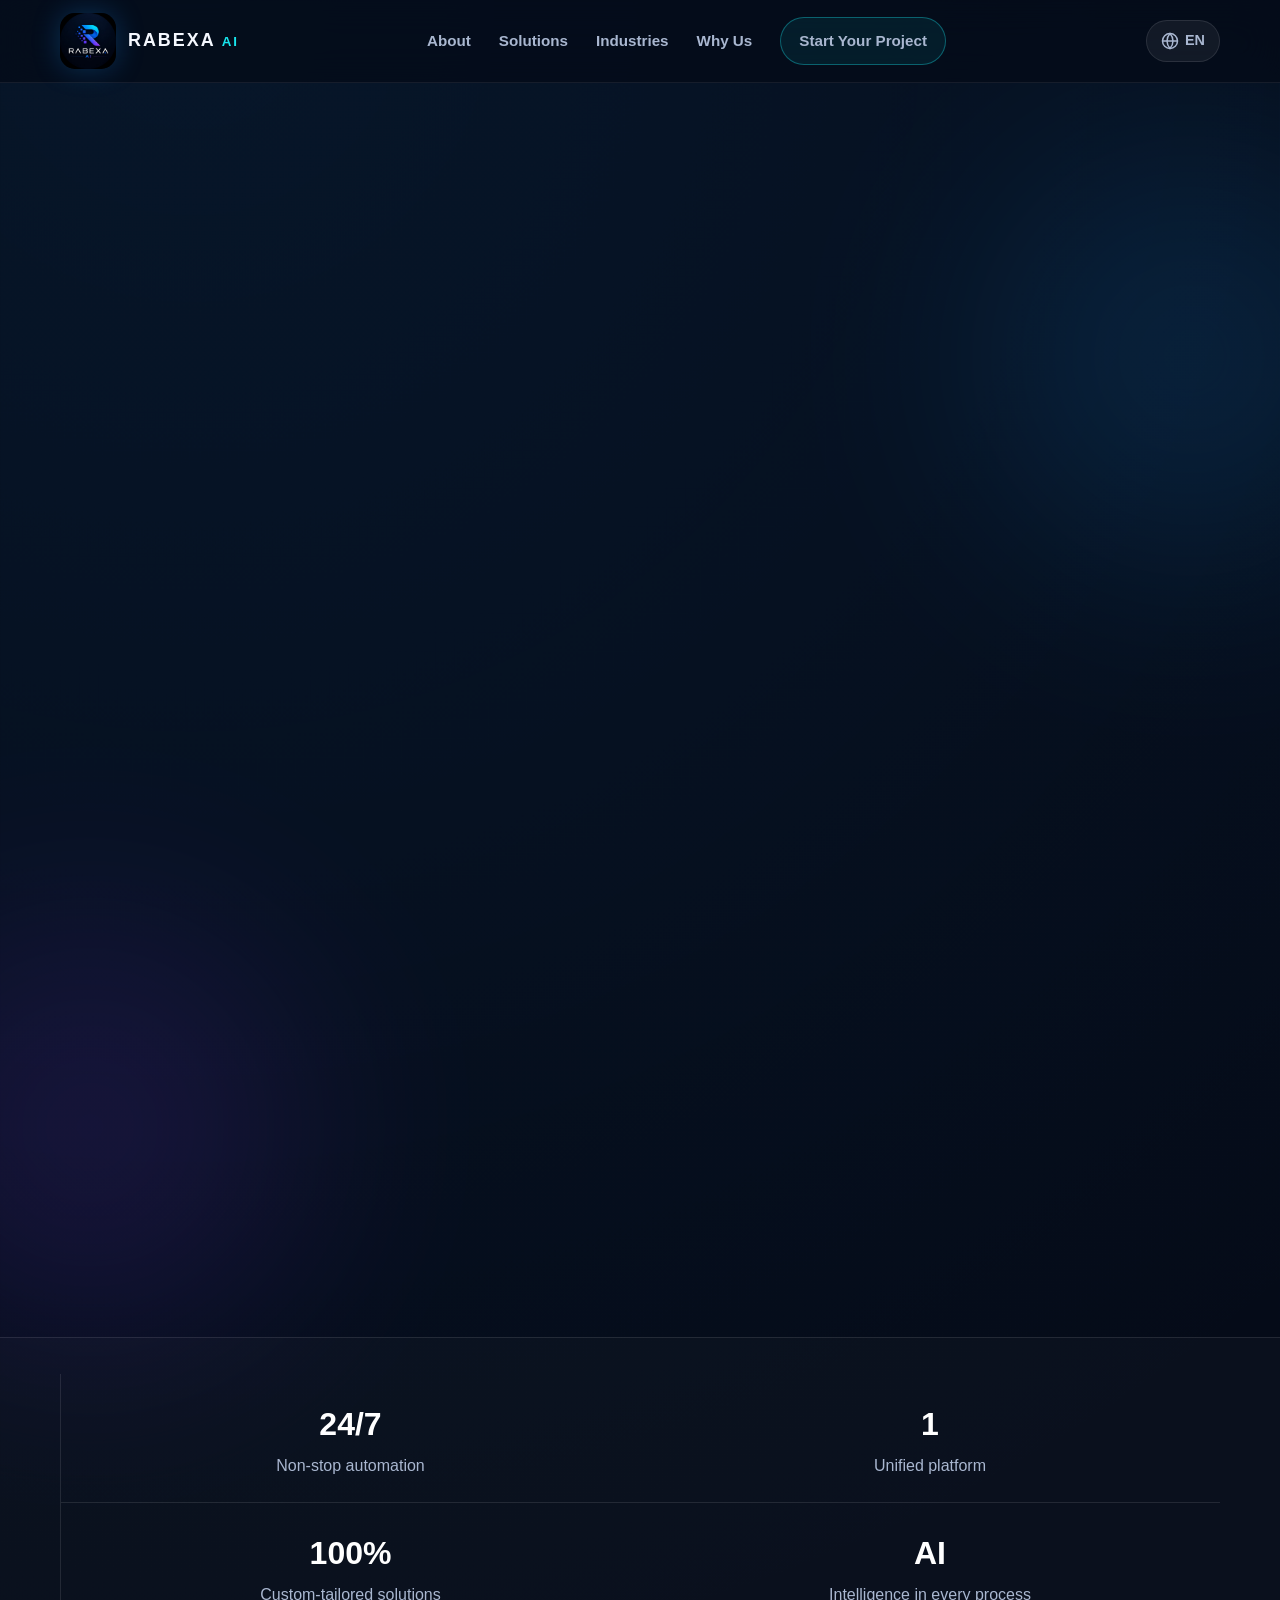
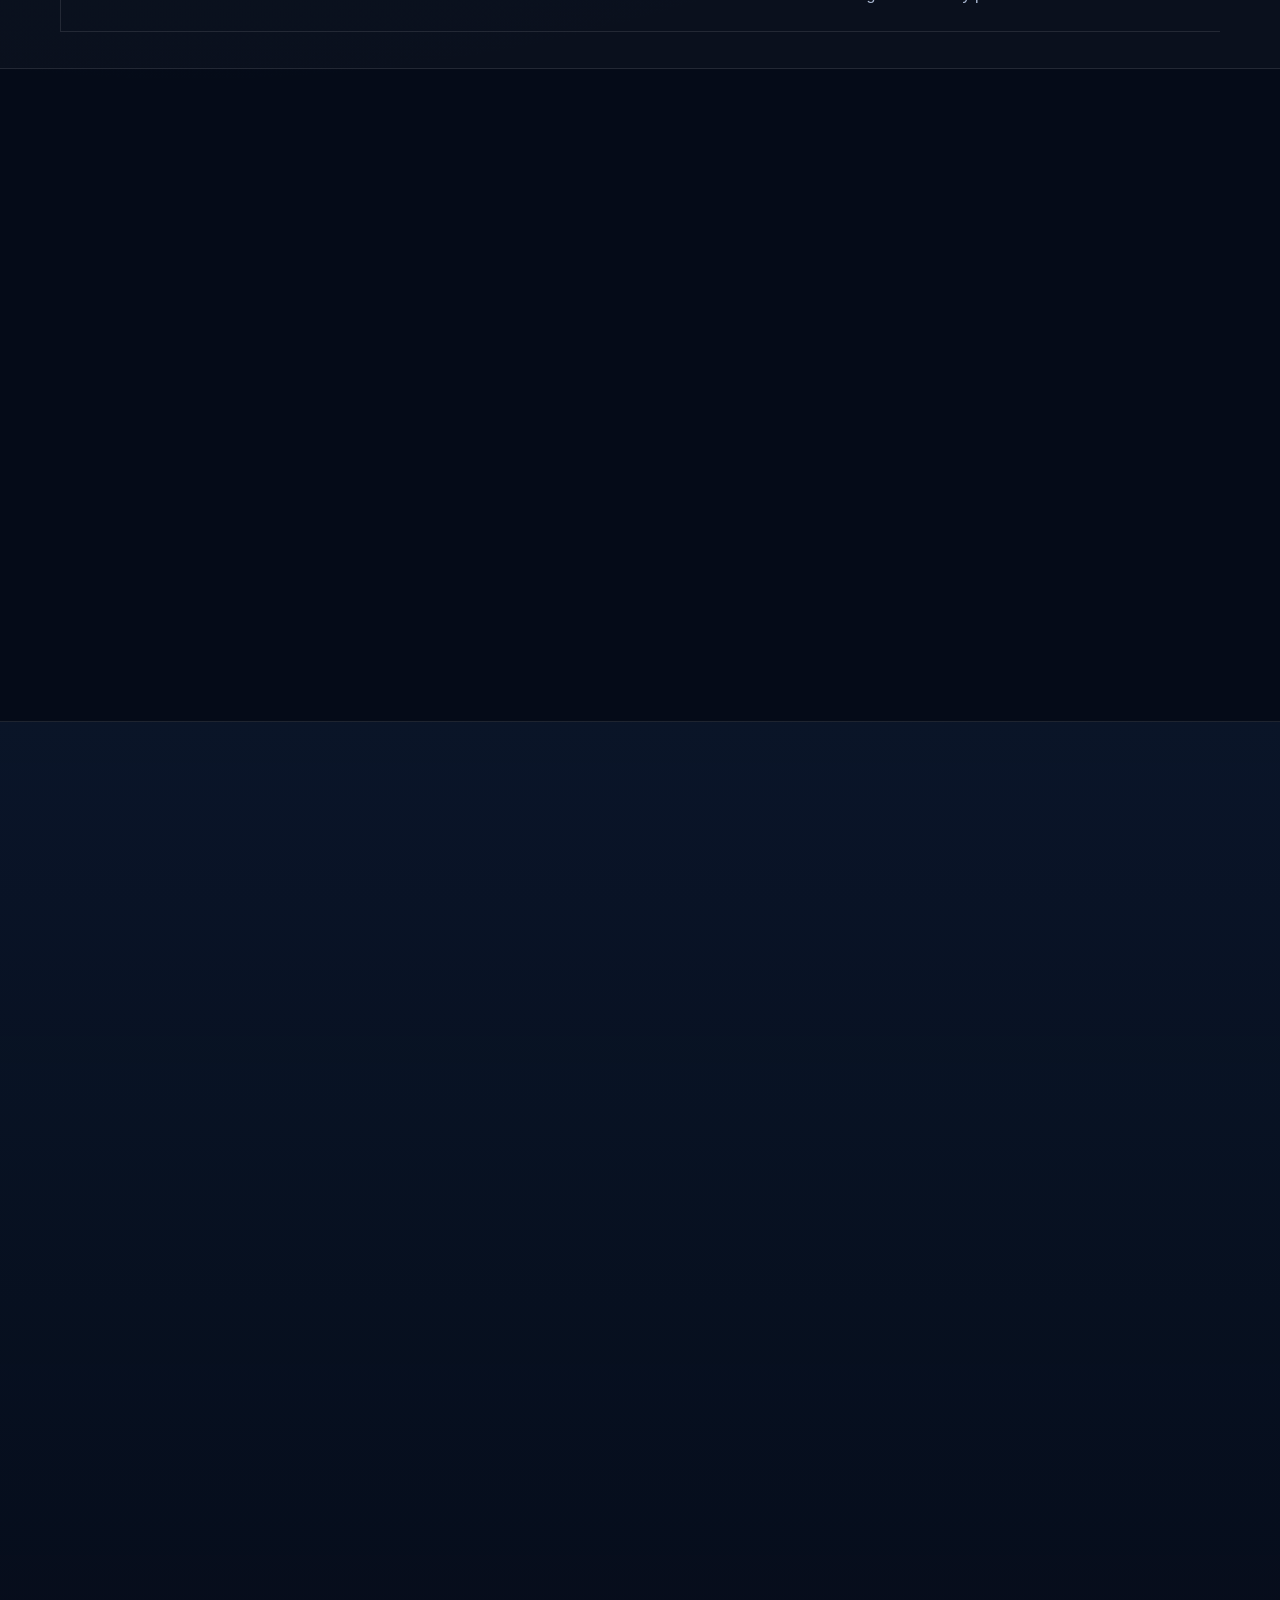
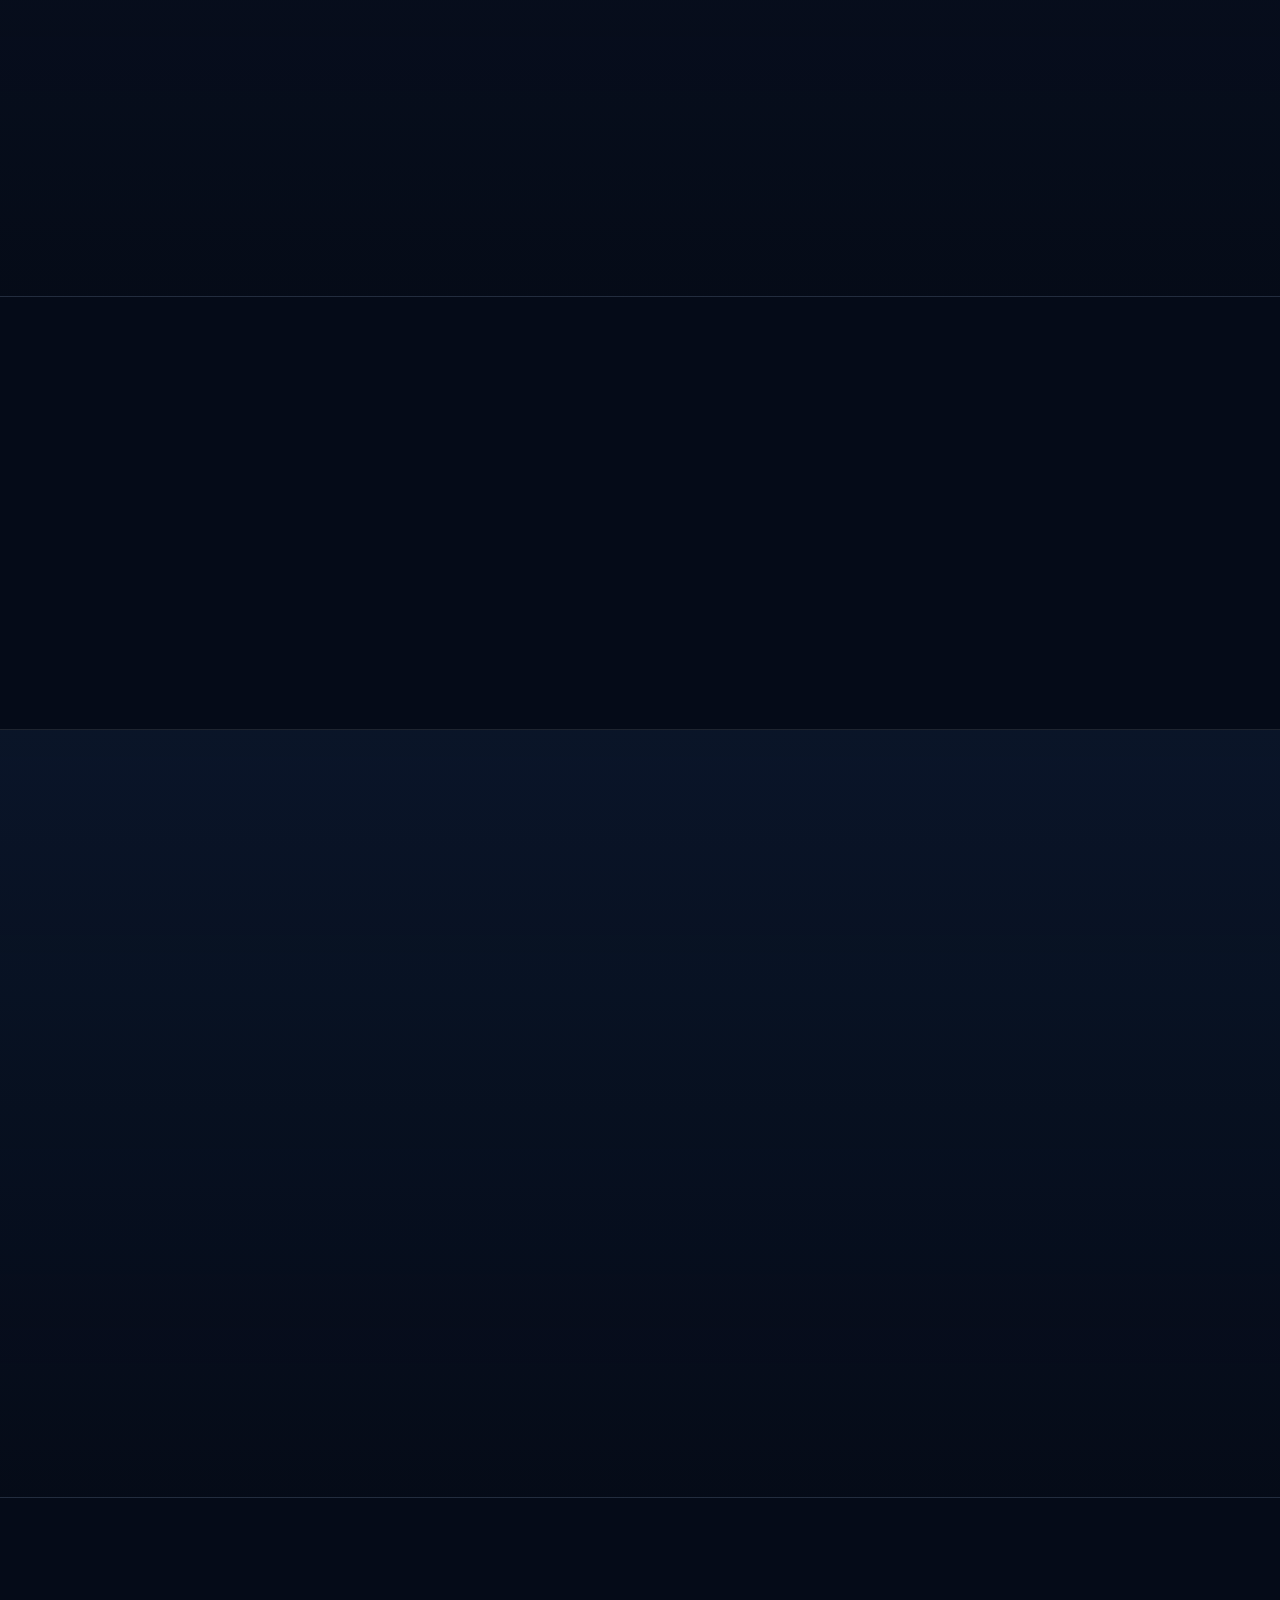
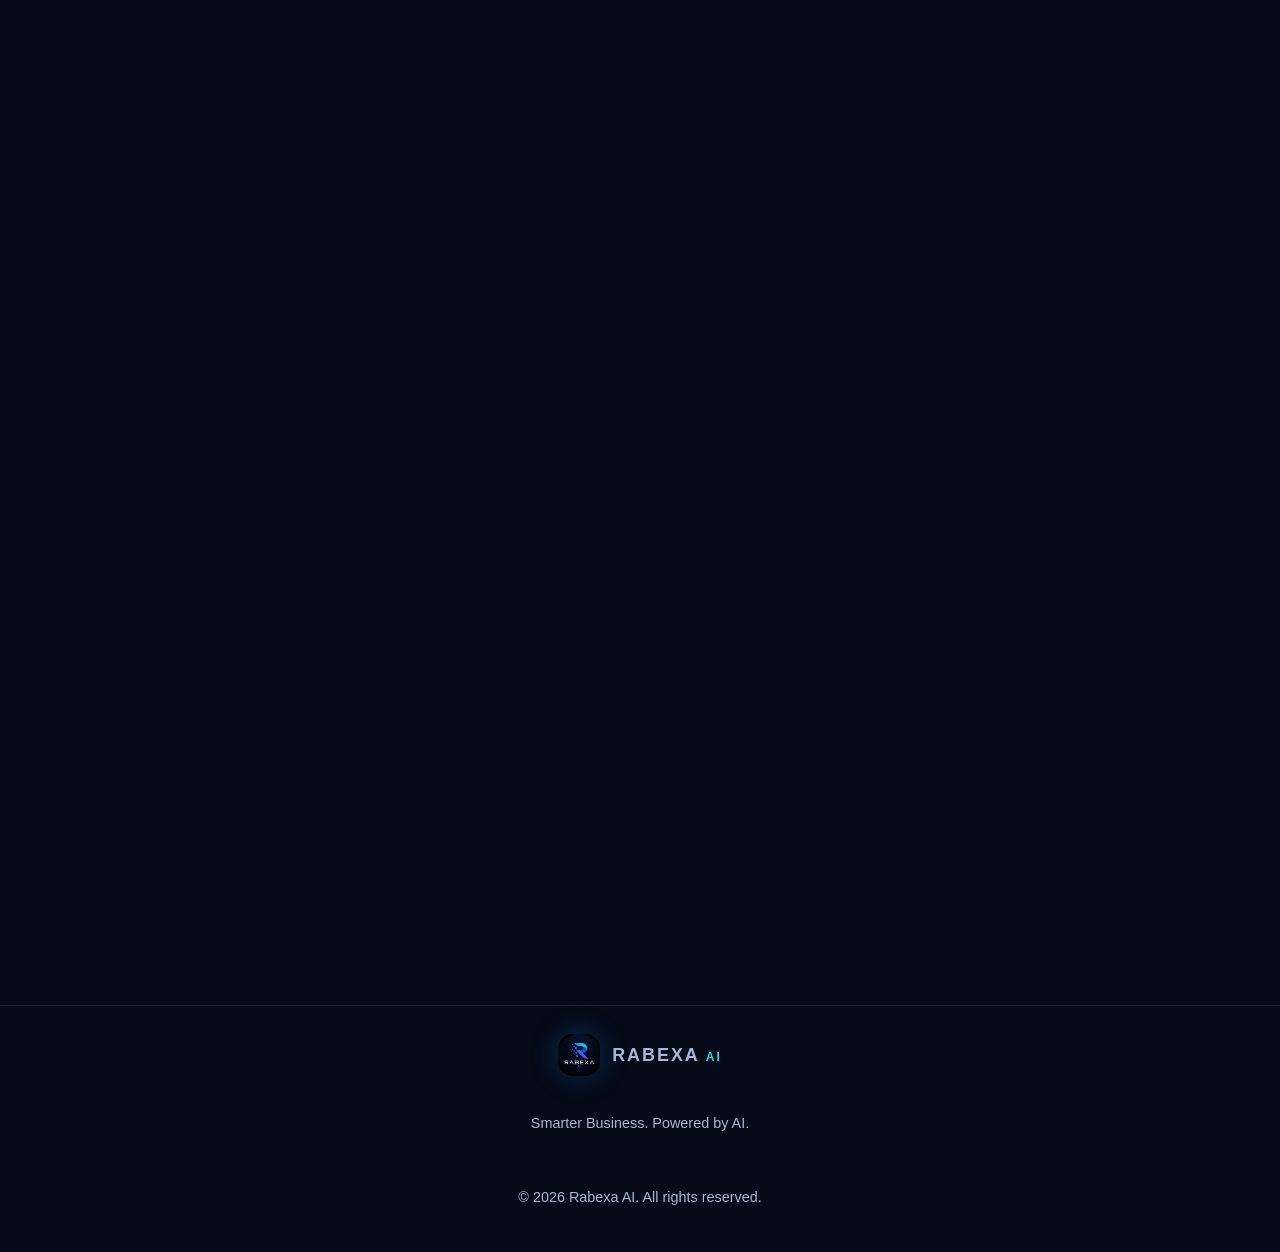
==== commit d99620fc: "Fix stretched logo, remove demo form note" ====
--- a/index.html
+++ b/index.html
@@ -168,7 +168,6 @@
             <button class="btn btn-primary" type="submit">Submit Request</button>
             <p id="form-status" role="status" aria-live="polite"></p>
           </div>
-          <p class="form-note">This is a demo form and does not send data to a server. Connect it to a secure service or API later.</p>
         </form>
       </div>
     </section>
--- a/styles.css
+++ b/styles.css
@@ -1,5 +1,5 @@
 :root{--bg:#050b18;--bg-2:#081326;--surface:#0b172c;--surface-2:#101f39;--text:#f5f8ff;--muted:#a9b7d0;--line:rgba(255,255,255,.1);--blue:#1a9cff;--cyan:#18e5ed;--violet:#8b3dff;--shadow:0 24px 80px rgba(0,0,0,.38);--radius:24px}
-*{box-sizing:border-box}html{scroll-behavior:smooth}body{margin:0;background:radial-gradient(circle at 15% 0%,rgba(26,156,255,.08),transparent 28%),var(--bg);color:var(--text);font-family:Tahoma,Arial,sans-serif;line-height:1.75;overflow-x:hidden}img{max-width:100%;display:block}a{color:inherit;text-decoration:none}button,input,textarea{font:inherit}.container{width:min(1160px,calc(100% - 40px));margin-inline:auto}.section{padding:110px 0}.section-sm{padding:36px 0}.surface{background:linear-gradient(180deg,rgba(11,23,44,.82),rgba(5,11,24,.65));border-block:1px solid var(--line)}.skip-link{position:absolute;right:16px;top:-60px;background:#fff;color:#000;padding:10px 16px;z-index:999;border-radius:8px}.skip-link:focus{top:12px}.site-header{position:sticky;top:0;z-index:100;background:rgba(5,11,24,.76);backdrop-filter:blur(18px);border-bottom:1px solid rgba(255,255,255,.07)}.nav-wrap{height:82px;display:flex;align-items:center;justify-content:space-between}.brand{display:flex;align-items:center;gap:12px}.brand img{border-radius:15px;box-shadow:0 0 28px rgba(26,156,255,.25)}.brand span{display:flex;align-items:baseline;gap:6px;letter-spacing:2px}.brand strong{font-size:1.12rem}.brand small{color:var(--cyan);font-weight:800}.nav{display:flex;align-items:center;gap:28px}.nav a{color:var(--muted);font-weight:700;font-size:.95rem;transition:.25s}.nav a:hover,.nav a:focus-visible{color:#fff}.nav-cta{padding:10px 18px;border:1px solid rgba(24,229,237,.35);border-radius:999px;background:rgba(24,229,237,.08)}.menu-toggle{display:none;background:none;border:0;padding:8px}.menu-toggle span{display:block;width:26px;height:2px;background:#fff;margin:5px;border-radius:2px}.lang-switcher{position:relative;margin-inline-start:12px}.lang-btn{display:flex;align-items:center;gap:6px;background:rgba(255,255,255,.06);border:1px solid var(--line);border-radius:999px;padding:7px 14px;color:var(--muted);cursor:pointer;font-weight:700;font-size:.9rem;transition:.25s}.lang-btn:hover{color:#fff;border-color:rgba(255,255,255,.2)}.lang-btn svg{flex-shrink:0}.lang-dropdown{display:none;position:absolute;top:calc(100% + 8px);inset-inline-end:0;background:#0c1a30;border:1px solid var(--line);border-radius:14px;padding:6px;min-width:140px;box-shadow:var(--shadow);z-index:200}.lang-dropdown.open{display:flex;flex-direction:column}.lang-dropdown a{padding:9px 14px;border-radius:10px;color:var(--muted);font-weight:600;font-size:.9rem;transition:.2s;white-space:nowrap}.lang-dropdown a:hover,.lang-dropdown a.active{color:#fff;background:rgba(26,156,255,.12)}.hero{position:relative;min-height:calc(100vh - 82px);display:flex;align-items:center}.hero-grid{display:grid;grid-template-columns:1.05fr .95fr;gap:70px;align-items:center}.eyebrow{display:inline-flex;padding:7px 13px;border-radius:999px;background:rgba(26,156,255,.1);border:1px solid rgba(26,156,255,.2);color:#8ed7ff;font-weight:800;font-size:.84rem;margin-bottom:18px}.hero h1,.section-heading h2{margin:0;line-height:1.22;letter-spacing:-.6px}.hero h1{font-size:clamp(2.6rem,5.6vw,5.4rem);max-width:760px}.hero h1 span{background:linear-gradient(90deg,var(--cyan),var(--blue),#b05cff);-webkit-background-clip:text;background-clip:text;color:transparent}.hero-content>p{color:var(--muted);font-size:1.16rem;max-width:690px;margin:26px 0}.hero-actions{display:flex;gap:14px;flex-wrap:wrap}.btn{display:inline-flex;align-items:center;justify-content:center;min-height:52px;padding:0 24px;border-radius:14px;border:1px solid transparent;font-weight:800;cursor:pointer;transition:.25s}.btn-primary{background:linear-gradient(135deg,var(--blue),var(--violet));color:#fff;box-shadow:0 14px 34px rgba(75,74,255,.25)}.btn-primary:hover{transform:translateY(-2px);filter:brightness(1.08)}.btn-secondary{border-color:var(--line);background:rgba(255,255,255,.04)}.btn-secondary:hover{background:rgba(255,255,255,.08)}.trust-row{display:flex;gap:22px;flex-wrap:wrap;margin-top:30px;color:#c9d6e9;font-size:.9rem}.trust-row span::before{content:'✓';color:var(--cyan);margin-left:7px}.hero-visual{position:relative}.logo-orbit{position:relative;aspect-ratio:1;display:grid;place-items:center}.logo-orbit>img{width:68%;border-radius:50%;box-shadow:0 0 90px rgba(26,156,255,.2),var(--shadow);z-index:2}.orbit{position:absolute;border:1px solid rgba(62,190,255,.19);border-radius:50%;inset:5%;animation:spin 24s linear infinite}.orbit-two{inset:16%;border-style:dashed;animation-direction:reverse;animation-duration:17s}.floating-card{position:absolute;z-index:3;background:rgba(10,22,42,.82);backdrop-filter:blur(12px);border:1px solid var(--line);border-radius:16px;padding:12px 16px;box-shadow:var(--shadow);min-width:160px}.floating-card strong{display:block;color:#fff}.floating-card span{font-size:.8rem;color:var(--muted)}.card-one{top:10%;right:0}.card-two{bottom:13%;right:2%}.card-three{left:0;top:42%}.hero-glow{position:absolute;width:420px;height:420px;border-radius:50%;filter:blur(110px);opacity:.13;pointer-events:none}.hero-glow-one{background:var(--blue);top:5%;right:-120px}.hero-glow-two{background:var(--violet);bottom:0;left:-120px}@keyframes spin{to{transform:rotate(360deg)}}.stats{border-block:1px solid var(--line);background:rgba(255,255,255,.02)}.stats-grid{display:grid;grid-template-columns:repeat(4,1fr)}.stats article{text-align:center;padding:22px;border-left:1px solid var(--line)}.stats article:last-child{border-left:0}.stats strong{display:block;font-size:2rem;color:#fff}.stats span{color:var(--muted)}.two-col,.feature-grid{display:grid;grid-template-columns:.9fr 1.1fr;gap:80px;align-items:start}.section-heading h2{font-size:clamp(2rem,4vw,3.7rem)}.section-heading>p,.prose p{color:var(--muted);font-size:1.06rem}.centered{text-align:center;max-width:760px;margin:0 auto 50px}.cards-grid{display:grid;grid-template-columns:repeat(3,1fr);gap:20px}.service-card{padding:28px;background:linear-gradient(180deg,rgba(16,31,57,.9),rgba(9,20,38,.9));border:1px solid var(--line);border-radius:var(--radius);transition:.3s}.service-card:hover{transform:translateY(-6px);border-color:rgba(26,156,255,.35);box-shadow:0 25px 60px rgba(0,0,0,.28)}.service-card .icon{display:grid;place-items:center;width:44px;height:44px;border-radius:13px;background:linear-gradient(135deg,rgba(26,156,255,.18),rgba(139,61,255,.18));color:#8ed7ff;font-weight:900}.service-card h3{margin:20px 0 8px;font-size:1.25rem}.service-card p{margin:0;color:var(--muted)}.industry-list{display:flex;flex-wrap:wrap;gap:14px;margin-top:34px}.industry-list span{padding:14px 20px;border-radius:999px;border:1px solid var(--line);background:rgba(255,255,255,.03);color:#dbe7f7}.features{display:grid;grid-template-columns:1fr 1fr;gap:18px}.features article{padding:24px;border:1px solid var(--line);border-radius:18px;background:rgba(255,255,255,.025)}.features h3{margin:0 0 8px}.features p{margin:0;color:var(--muted)}.contact-card{display:grid;grid-template-columns:.8fr 1.2fr;gap:60px;padding:48px;border-radius:32px;border:1px solid rgba(51,180,255,.25);background:radial-gradient(circle at 0 0,rgba(26,156,255,.16),transparent 35%),linear-gradient(135deg,#0b1830,#0b1325);box-shadow:var(--shadow)}.contact-card h2{font-size:clamp(2rem,4vw,3.4rem);margin:0}.contact-card>div p{color:var(--muted)}.contact-form{display:grid;gap:16px}.field-row{display:grid;grid-template-columns:1fr 1fr;gap:16px}.contact-form label{display:grid;gap:7px;color:#dce7f8;font-weight:700;font-size:.92rem}.contact-form input,.contact-form textarea{width:100%;border:1px solid var(--line);background:rgba(3,9,20,.65);color:#fff;border-radius:12px;padding:13px 14px;outline:none}.contact-form input:focus,.contact-form textarea:focus{border-color:var(--blue);box-shadow:0 0 0 3px rgba(26,156,255,.12)}.contact-form textarea{resize:vertical}.form-footer{display:flex;align-items:center;gap:16px}.form-footer p{margin:0;color:#8ff0c0}.form-note{font-size:.8rem;color:#8191aa;margin:0}.site-footer{padding:28px 0;border-top:1px solid var(--line)}.footer-grid{display:flex;align-items:center;justify-content:space-between;gap:20px;color:var(--muted);font-size:.9rem}.footer-brand img{width:42px;height:42px}.reveal{opacity:0;transform:translateY(24px);transition:opacity .7s ease,transform .7s ease}.reveal.visible{opacity:1;transform:none}
+*{box-sizing:border-box}html{scroll-behavior:smooth}body{margin:0;background:radial-gradient(circle at 15% 0%,rgba(26,156,255,.08),transparent 28%),var(--bg);color:var(--text);font-family:Tahoma,Arial,sans-serif;line-height:1.75;overflow-x:hidden}img{max-width:100%;display:block}a{color:inherit;text-decoration:none}button,input,textarea{font:inherit}.container{width:min(1160px,calc(100% - 40px));margin-inline:auto}.section{padding:110px 0}.section-sm{padding:36px 0}.surface{background:linear-gradient(180deg,rgba(11,23,44,.82),rgba(5,11,24,.65));border-block:1px solid var(--line)}.skip-link{position:absolute;right:16px;top:-60px;background:#fff;color:#000;padding:10px 16px;z-index:999;border-radius:8px}.skip-link:focus{top:12px}.site-header{position:sticky;top:0;z-index:100;background:rgba(5,11,24,.76);backdrop-filter:blur(18px);border-bottom:1px solid rgba(255,255,255,.07)}.nav-wrap{height:82px;display:flex;align-items:center;justify-content:space-between}.brand{display:flex;align-items:center;gap:12px}.brand img{border-radius:15px;box-shadow:0 0 28px rgba(26,156,255,.25)}.brand span{display:flex;align-items:baseline;gap:6px;letter-spacing:2px}.brand strong{font-size:1.12rem}.brand small{color:var(--cyan);font-weight:800}.nav{display:flex;align-items:center;gap:28px}.nav a{color:var(--muted);font-weight:700;font-size:.95rem;transition:.25s}.nav a:hover,.nav a:focus-visible{color:#fff}.nav-cta{padding:10px 18px;border:1px solid rgba(24,229,237,.35);border-radius:999px;background:rgba(24,229,237,.08)}.menu-toggle{display:none;background:none;border:0;padding:8px}.menu-toggle span{display:block;width:26px;height:2px;background:#fff;margin:5px;border-radius:2px}.lang-switcher{position:relative;margin-inline-start:12px}.lang-btn{display:flex;align-items:center;gap:6px;background:rgba(255,255,255,.06);border:1px solid var(--line);border-radius:999px;padding:7px 14px;color:var(--muted);cursor:pointer;font-weight:700;font-size:.9rem;transition:.25s}.lang-btn:hover{color:#fff;border-color:rgba(255,255,255,.2)}.lang-btn svg{flex-shrink:0}.lang-dropdown{display:none;position:absolute;top:calc(100% + 8px);inset-inline-end:0;background:#0c1a30;border:1px solid var(--line);border-radius:14px;padding:6px;min-width:140px;box-shadow:var(--shadow);z-index:200}.lang-dropdown.open{display:flex;flex-direction:column}.lang-dropdown a{padding:9px 14px;border-radius:10px;color:var(--muted);font-weight:600;font-size:.9rem;transition:.2s;white-space:nowrap}.lang-dropdown a:hover,.lang-dropdown a.active{color:#fff;background:rgba(26,156,255,.12)}.hero{position:relative;min-height:calc(100vh - 82px);display:flex;align-items:center}.hero-grid{display:grid;grid-template-columns:1.05fr .95fr;gap:70px;align-items:center}.eyebrow{display:inline-flex;padding:7px 13px;border-radius:999px;background:rgba(26,156,255,.1);border:1px solid rgba(26,156,255,.2);color:#8ed7ff;font-weight:800;font-size:.84rem;margin-bottom:18px}.hero h1,.section-heading h2{margin:0;line-height:1.22;letter-spacing:-.6px}.hero h1{font-size:clamp(2.6rem,5.6vw,5.4rem);max-width:760px}.hero h1 span{background:linear-gradient(90deg,var(--cyan),var(--blue),#b05cff);-webkit-background-clip:text;background-clip:text;color:transparent}.hero-content>p{color:var(--muted);font-size:1.16rem;max-width:690px;margin:26px 0}.hero-actions{display:flex;gap:14px;flex-wrap:wrap}.btn{display:inline-flex;align-items:center;justify-content:center;min-height:52px;padding:0 24px;border-radius:14px;border:1px solid transparent;font-weight:800;cursor:pointer;transition:.25s}.btn-primary{background:linear-gradient(135deg,var(--blue),var(--violet));color:#fff;box-shadow:0 14px 34px rgba(75,74,255,.25)}.btn-primary:hover{transform:translateY(-2px);filter:brightness(1.08)}.btn-secondary{border-color:var(--line);background:rgba(255,255,255,.04)}.btn-secondary:hover{background:rgba(255,255,255,.08)}.trust-row{display:flex;gap:22px;flex-wrap:wrap;margin-top:30px;color:#c9d6e9;font-size:.9rem}.trust-row span::before{content:'✓';color:var(--cyan);margin-left:7px}.hero-visual{position:relative}.logo-orbit{position:relative;aspect-ratio:1;display:grid;place-items:center}.logo-orbit>img{width:68%;border-radius:50%;object-fit:cover;box-shadow:0 0 90px rgba(26,156,255,.2),var(--shadow);z-index:2}.orbit{position:absolute;border:1px solid rgba(62,190,255,.19);border-radius:50%;inset:5%;animation:spin 24s linear infinite}.orbit-two{inset:16%;border-style:dashed;animation-direction:reverse;animation-duration:17s}.floating-card{position:absolute;z-index:3;background:rgba(10,22,42,.82);backdrop-filter:blur(12px);border:1px solid var(--line);border-radius:16px;padding:12px 16px;box-shadow:var(--shadow);min-width:160px}.floating-card strong{display:block;color:#fff}.floating-card span{font-size:.8rem;color:var(--muted)}.card-one{top:10%;right:0}.card-two{bottom:13%;right:2%}.card-three{left:0;top:42%}.hero-glow{position:absolute;width:420px;height:420px;border-radius:50%;filter:blur(110px);opacity:.13;pointer-events:none}.hero-glow-one{background:var(--blue);top:5%;right:-120px}.hero-glow-two{background:var(--violet);bottom:0;left:-120px}@keyframes spin{to{transform:rotate(360deg)}}.stats{border-block:1px solid var(--line);background:rgba(255,255,255,.02)}.stats-grid{display:grid;grid-template-columns:repeat(4,1fr)}.stats article{text-align:center;padding:22px;border-left:1px solid var(--line)}.stats article:last-child{border-left:0}.stats strong{display:block;font-size:2rem;color:#fff}.stats span{color:var(--muted)}.two-col,.feature-grid{display:grid;grid-template-columns:.9fr 1.1fr;gap:80px;align-items:start}.section-heading h2{font-size:clamp(2rem,4vw,3.7rem)}.section-heading>p,.prose p{color:var(--muted);font-size:1.06rem}.centered{text-align:center;max-width:760px;margin:0 auto 50px}.cards-grid{display:grid;grid-template-columns:repeat(3,1fr);gap:20px}.service-card{padding:28px;background:linear-gradient(180deg,rgba(16,31,57,.9),rgba(9,20,38,.9));border:1px solid var(--line);border-radius:var(--radius);transition:.3s}.service-card:hover{transform:translateY(-6px);border-color:rgba(26,156,255,.35);box-shadow:0 25px 60px rgba(0,0,0,.28)}.service-card .icon{display:grid;place-items:center;width:44px;height:44px;border-radius:13px;background:linear-gradient(135deg,rgba(26,156,255,.18),rgba(139,61,255,.18));color:#8ed7ff;font-weight:900}.service-card h3{margin:20px 0 8px;font-size:1.25rem}.service-card p{margin:0;color:var(--muted)}.industry-list{display:flex;flex-wrap:wrap;gap:14px;margin-top:34px}.industry-list span{padding:14px 20px;border-radius:999px;border:1px solid var(--line);background:rgba(255,255,255,.03);color:#dbe7f7}.features{display:grid;grid-template-columns:1fr 1fr;gap:18px}.features article{padding:24px;border:1px solid var(--line);border-radius:18px;background:rgba(255,255,255,.025)}.features h3{margin:0 0 8px}.features p{margin:0;color:var(--muted)}.contact-card{display:grid;grid-template-columns:.8fr 1.2fr;gap:60px;padding:48px;border-radius:32px;border:1px solid rgba(51,180,255,.25);background:radial-gradient(circle at 0 0,rgba(26,156,255,.16),transparent 35%),linear-gradient(135deg,#0b1830,#0b1325);box-shadow:var(--shadow)}.contact-card h2{font-size:clamp(2rem,4vw,3.4rem);margin:0}.contact-card>div p{color:var(--muted)}.contact-form{display:grid;gap:16px}.field-row{display:grid;grid-template-columns:1fr 1fr;gap:16px}.contact-form label{display:grid;gap:7px;color:#dce7f8;font-weight:700;font-size:.92rem}.contact-form input,.contact-form textarea{width:100%;border:1px solid var(--line);background:rgba(3,9,20,.65);color:#fff;border-radius:12px;padding:13px 14px;outline:none}.contact-form input:focus,.contact-form textarea:focus{border-color:var(--blue);box-shadow:0 0 0 3px rgba(26,156,255,.12)}.contact-form textarea{resize:vertical}.form-footer{display:flex;align-items:center;gap:16px}.form-footer p{margin:0;color:#8ff0c0}.form-note{font-size:.8rem;color:#8191aa;margin:0}.site-footer{padding:28px 0;border-top:1px solid var(--line)}.footer-grid{display:flex;align-items:center;justify-content:space-between;gap:20px;color:var(--muted);font-size:.9rem}.footer-brand img{width:42px;height:42px}.reveal{opacity:0;transform:translateY(24px);transition:opacity .7s ease,transform .7s ease}.reveal.visible{opacity:1;transform:none}
 @media (prefers-reduced-motion:reduce){html{scroll-behavior:auto}.orbit{animation:none}.reveal{opacity:1;transform:none;transition:none}.btn,.service-card{transition:none}}
 @media (max-width:920px){.menu-toggle{display:block}.nav{position:absolute;top:82px;right:20px;left:20px;display:none;flex-direction:column;align-items:stretch;background:#091426;border:1px solid var(--line);padding:18px;border-radius:18px;box-shadow:var(--shadow)}.nav.open{display:flex}.lang-switcher{margin-inline-start:0}.lang-dropdown{position:static;box-shadow:none;border-radius:12px;margin-top:12px;background:#091426}}.hero-grid,.two-col,.feature-grid,.contact-card{grid-template-columns:1fr}.hero{padding-top:70px}.hero-content{text-align:center}.hero-content>p{margin-inline:auto}.hero-actions,.trust-row{justify-content:center}.hero-visual{max-width:620px;margin:auto}.cards-grid{grid-template-columns:1fr 1fr}.contact-card{gap:30px}.footer-grid{flex-direction:column;text-align:center}.stats-grid{grid-template-columns:1fr 1fr}.stats article:nth-child(2){border-left:0}.stats article{border-bottom:1px solid var(--line)}}
-@media (max-width:620px){.container{width:min(100% - 28px,1160px)}.section{padding:78px 0}.hero h1{font-size:2.7rem}.cards-grid,.features,.field-row{grid-template-columns:1fr}.floating-card{position:relative;margin:10px auto;inset:auto!important;width:max-content}.logo-orbit{display:flex;flex-direction:column;aspect-ratio:auto}.logo-orbit>img{width:82%;margin-bottom:15px}.orbit{display:none}.contact-card{padding:28px 20px}.stats strong{font-size:1.5rem}}
+@media (max-width:620px){.container{width:min(100% - 28px,1160px)}.section{padding:78px 0}.hero h1{font-size:2.7rem}.cards-grid,.features,.field-row{grid-template-columns:1fr}.floating-card{position:relative;margin:10px auto;inset:auto!important;width:max-content}.logo-orbit{display:flex;flex-direction:column;aspect-ratio:auto}.logo-orbit>img{width:82%;margin-bottom:15px;object-fit:contain}.orbit{display:none}.contact-card{padding:28px 20px}.stats strong{font-size:1.5rem}}
